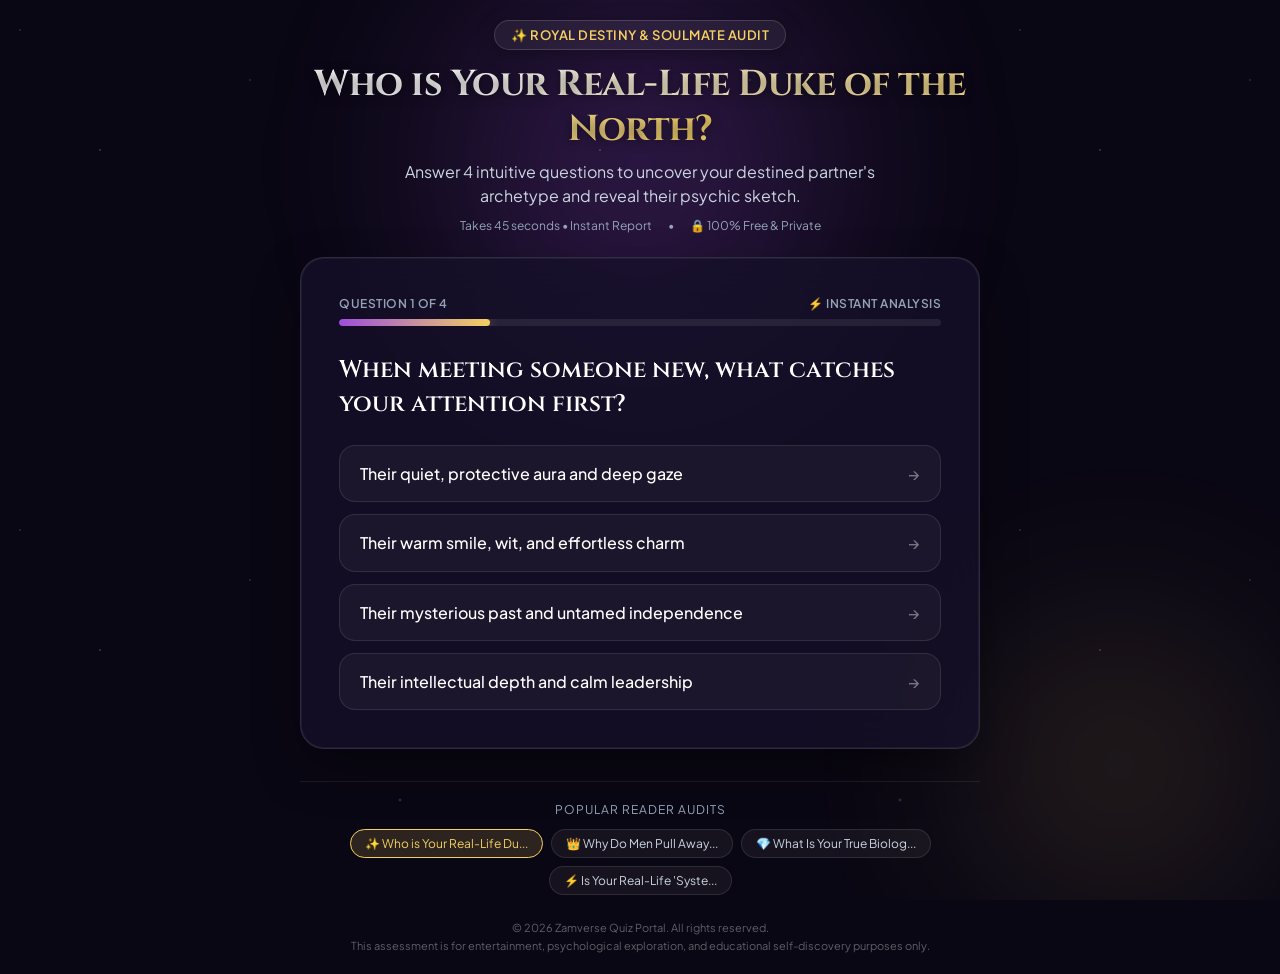
==== index.html @ dc8070de "feat: initial dynamic quiz portal with ClickBank gnite integration and Vercel routing" ====
<!DOCTYPE html>
<html lang="en">
<head>
  <meta charset="UTF-8">
  <meta name="viewport" content="width=device-width, initial-scale=1.0, maximum-scale=5.0">
  <title>Zamverse Quiz Portal | Exclusive Archetype & Destiny Assessments</title>
  
  <!-- SEO & Open Graph -->
  <meta name="description" content="Discover your destined soulmate archetype, male psychology triggers, and personalized wellness blueprints with quick, confidential assessments.">
  <meta property="og:title" content="Zamverse Quiz | Destiny, Psychology & Archetype Assessments">
  <meta property="og:description" content="Take this 45-second assessment to unlock your personalized archetype report.">
  <meta property="og:type" content="website">
  <meta name="theme-color" content="#0a0714">

  <!-- Google Fonts -->
  <link rel="preconnect" href="https://fonts.googleapis.com">
  <link rel="preconnect" href="https://fonts.gstatic.com" crossorigin>
  <link href="https://fonts.googleapis.com/css2?family=Cinzel:wght@600;700;800&family=Plus+Jakarta+Sans:wght@400;500;600;700&display=swap" rel="stylesheet">

  <!-- Stylesheet -->
  <link rel="stylesheet" href="/style.css">
  <link rel="icon" href="data:image/svg+xml,<svg xmlns='http://www.w3.org/2000/svg' viewBox='0 0 100 100'><text y='.9em' font-size='90'>✨</text></svg>">
</head>
<body>

  <!-- Ambient Light Effects -->
  <div class="bg-ambient">
    <div class="glow-orb-1"></div>
    <div class="glow-orb-2"></div>
    <div class="stars-overlay"></div>
  </div>

  <main class="quiz-container">

    <!-- Brand Header -->
    <header class="brand-header">
      <div class="brand-badge" id="brandBadge">✨ Destiny Assessment</div>
      <h1 class="brand-title" id="brandTitle">
        <span class="highlight">Who is Your Real-Life Duke of the North?</span>
      </h1>
      <p class="brand-subtitle" id="brandSubtitle">
        Answer 4 intuitive questions to uncover your destined partner's archetype and reveal their psychic sketch.
      </p>
      <div class="brand-meta">
        <span id="readingTime">⏱️ Takes 45 seconds</span>
        <span>•</span>
        <span>🔒 100% Free & Private</span>
      </div>
    </header>

    <!-- Quiz Shell Card -->
    <section class="quiz-card" aria-live="polite">

      <!-- Progress Section -->
      <div class="progress-section">
        <div class="progress-header">
          <span id="progressLabel">Question 1 of 4</span>
          <span>⚡ Instant Analysis</span>
        </div>
        <div class="progress-bar-bg">
          <div class="progress-bar-fill" id="progressFill"></div>
        </div>
      </div>

      <!-- Question & Result Dynamic Body -->
      <div id="quizCardBody">
        <!-- Rendered via app.js -->
      </div>

    </section>

    <!-- Navigation / Directory Switcher -->
    <footer class="quiz-directory-footer">
      <div class="directory-title">Popular Reader Audits</div>
      <div class="directory-chips" id="directoryChips">
        <!-- Rendered via app.js -->
      </div>

      <div class="legal-footer">
        <p>© 2026 Zamverse Quiz Portal. All rights reserved.</p>
        <p>This assessment is for entertainment, psychological exploration, and educational self-discovery purposes only.</p>
      </div>
    </footer>

  </main>

  <!-- Logic Script -->
  <script src="/app.js"></script>
</body>
</html>
---- style.css ----
/* ==========================================================================
   zam-affi-quiz: Premium Glassmorphism & Royal Manhwa Aesthetic Design System
   ========================================================================== */

:root {
  --bg-primary: #0a0714;
  --bg-secondary: #120d24;
  --card-bg: rgba(22, 16, 42, 0.75);
  --card-border: rgba(255, 255, 255, 0.12);
  --card-hover-border: rgba(212, 175, 55, 0.5);

  --accent-gold: #f5d061;
  --accent-gold-glow: rgba(245, 208, 97, 0.35);
  --accent-purple: #9d4edd;
  --accent-purple-glow: rgba(157, 78, 221, 0.4);
  --accent-rose: #ff758f;
  --accent-emerald: #10b981;

  --text-primary: #ffffff;
  --text-secondary: #cbd5e1;
  --text-muted: #94a3b8;

  --font-royal: 'Cinzel', serif;
  --font-body: 'Plus Jakarta Sans', -apple-system, BlinkMacSystemFont, sans-serif;
  --radius-lg: 24px;
  --radius-md: 16px;
  --radius-sm: 10px;

  --transition-smooth: all 0.35s cubic-bezier(0.16, 1, 0.3, 1);
}

/* Base Reset */
*, *::before, *::after {
  box-sizing: border-box;
  margin: 0;
  padding: 0;
}

body {
  font-family: var(--font-body);
  background-color: var(--bg-primary);
  color: var(--text-primary);
  min-height: 100vh;
  display: flex;
  flex-direction: column;
  align-items: center;
  justify-content: center;
  position: relative;
  overflow-x: hidden;
  padding: 20px 16px;
  -webkit-font-smoothing: antialiased;
}

/* Background Ambient Glows */
.bg-ambient {
  position: fixed;
  top: 0;
  left: 0;
  width: 100vw;
  height: 100vh;
  pointer-events: none;
  z-index: 0;
  overflow: hidden;
}

.glow-orb-1 {
  position: absolute;
  top: -15%;
  left: 50%;
  transform: translateX(-50%);
  width: 600px;
  height: 600px;
  background: radial-gradient(circle, var(--accent-purple-glow) 0%, rgba(10, 7, 20, 0) 70%);
  filter: blur(80px);
  opacity: 0.8;
  animation: pulse-slow 8s infinite alternate ease-in-out;
}

.glow-orb-2 {
  position: absolute;
  bottom: -10%;
  right: -5%;
  width: 450px;
  height: 450px;
  background: radial-gradient(circle, var(--accent-gold-glow) 0%, rgba(10, 7, 20, 0) 70%);
  filter: blur(90px);
  opacity: 0.45;
}

@keyframes pulse-slow {
  0% { transform: translateX(-50%) scale(1); opacity: 0.6; }
  100% { transform: translateX(-50%) scale(1.15); opacity: 0.9; }
}

/* Stars Background Particles */
.stars-overlay {
  position: fixed;
  top: 0;
  left: 0;
  width: 100%;
  height: 100%;
  background-image: radial-gradient(1px 1px at 20px 30px, #ffffff, rgba(0,0,0,0)),
                    radial-gradient(1.5px 1.5px at 100px 150px, #f5d061, rgba(0,0,0,0)),
                    radial-gradient(1px 1px at 250px 80px, #ffffff, rgba(0,0,0,0)),
                    radial-gradient(2px 2px at 400px 300px, #c084fc, rgba(0,0,0,0));
  background-repeat: repeat;
  background-size: 500px 500px;
  opacity: 0.35;
  pointer-events: none;
  z-index: 0;
}

/* Container */
.quiz-container {
  width: 100%;
  max-width: 680px;
  position: relative;
  z-index: 10;
  display: flex;
  flex-direction: column;
}

/* Header & Brand */
.brand-header {
  text-align: center;
  margin-bottom: 24px;
}

.brand-badge {
  display: inline-flex;
  align-items: center;
  gap: 8px;
  padding: 6px 16px;
  border-radius: 999px;
  background: rgba(255, 255, 255, 0.06);
  border: 1px solid rgba(255, 255, 255, 0.15);
  backdrop-filter: blur(12px);
  font-size: 13px;
  font-weight: 600;
  color: var(--accent-gold);
  letter-spacing: 0.5px;
  text-transform: uppercase;
  margin-bottom: 12px;
  box-shadow: 0 4px 20px rgba(0, 0, 0, 0.3);
}

.brand-title {
  font-family: var(--font-royal);
  font-size: clamp(24px, 5vw, 36px);
  font-weight: 700;
  line-height: 1.25;
  letter-spacing: -0.5px;
  color: #fff;
  margin-bottom: 8px;
  text-shadow: 0 2px 10px rgba(0, 0, 0, 0.5);
}

.brand-title span.highlight {
  background: linear-gradient(135deg, #fff 20%, var(--accent-gold) 100%);
  -webkit-background-clip: text;
  -webkit-text-fill-color: transparent;
}

.brand-subtitle {
  font-size: clamp(14px, 2.5vw, 16px);
  color: var(--text-secondary);
  line-height: 1.5;
  max-width: 540px;
  margin: 0 auto;
}

.brand-meta {
  display: flex;
  align-items: center;
  justify-content: center;
  gap: 16px;
  margin-top: 10px;
  font-size: 12px;
  color: var(--text-muted);
}

.brand-meta span {
  display: inline-flex;
  align-items: center;
  gap: 4px;
}

/* Card Shell */
.quiz-card {
  background: var(--card-bg);
  border: 1px solid var(--card-border);
  backdrop-filter: blur(24px);
  -webkit-backdrop-filter: blur(24px);
  border-radius: var(--radius-lg);
  padding: clamp(24px, 5vw, 38px);
  box-shadow: 0 20px 50px -10px rgba(0, 0, 0, 0.6),
              0 0 0 1px rgba(255, 255, 255, 0.05) inset;
  position: relative;
  overflow: hidden;
  transition: var(--transition-smooth);
}

/* Progress Bar */
.progress-section {
  margin-bottom: 28px;
}

.progress-header {
  display: flex;
  justify-content: space-between;
  align-items: center;
  font-size: 12px;
  font-weight: 600;
  color: var(--text-muted);
  text-transform: uppercase;
  letter-spacing: 0.5px;
  margin-bottom: 8px;
}

.progress-bar-bg {
  width: 100%;
  height: 7px;
  background: rgba(255, 255, 255, 0.08);
  border-radius: 999px;
  overflow: hidden;
  position: relative;
}

.progress-bar-fill {
  height: 100%;
  width: 25%;
  background: linear-gradient(90deg, var(--accent-purple), var(--accent-gold));
  border-radius: 999px;
  box-shadow: 0 0 12px var(--accent-gold-glow);
  transition: width 0.4s cubic-bezier(0.4, 0, 0.2, 1);
}

/* Question Area */
.question-container {
  animation: fadeIn 0.4s ease-out;
}

.question-text {
  font-family: var(--font-royal);
  font-size: clamp(19px, 3.5vw, 24px);
  font-weight: 600;
  line-height: 1.4;
  color: #ffffff;
  margin-bottom: 24px;
}

/* Option Buttons */
.options-grid {
  display: flex;
  flex-direction: column;
  gap: 12px;
}

.option-btn {
  background: rgba(255, 255, 255, 0.04);
  border: 1px solid rgba(255, 255, 255, 0.1);
  border-radius: var(--radius-md);
  padding: 16px 20px;
  display: flex;
  align-items: center;
  justify-content: space-between;
  color: #fff;
  font-family: var(--font-body);
  font-size: clamp(14px, 2.5vw, 16px);
  font-weight: 500;
  line-height: 1.45;
  cursor: pointer;
  outline: none;
  transition: var(--transition-smooth);
  text-align: left;
  position: relative;
  overflow: hidden;
}

.option-btn::before {
  content: '';
  position: absolute;
  top: 0;
  left: 0;
  width: 4px;
  height: 100%;
  background: transparent;
  transition: var(--transition-smooth);
}

.option-btn:hover {
  background: rgba(255, 255, 255, 0.08);
  border-color: var(--card-hover-border);
  transform: translateY(-2px);
  box-shadow: 0 8px 24px -4px rgba(0, 0, 0, 0.4);
}

.option-btn:hover::before {
  background: var(--accent-gold);
}

.option-btn:active {
  transform: scale(0.98);
}

.option-btn .arrow-icon {
  opacity: 0.4;
  transform: translateX(0);
  transition: var(--transition-smooth);
  flex-shrink: 0;
  margin-left: 12px;
}

.option-btn:hover .arrow-icon {
  opacity: 1;
  color: var(--accent-gold);
  transform: translateX(4px);
}

/* Loading State Screen */
.calculating-view {
  text-align: center;
  padding: 40px 10px;
  animation: fadeIn 0.4s ease-out;
}

.pulsing-orb {
  width: 90px;
  height: 90px;
  margin: 0 auto 28px;
  border-radius: 50%;
  background: radial-gradient(circle, var(--accent-gold) 0%, var(--accent-purple) 70%);
  display: flex;
  align-items: center;
  justify-content: center;
  position: relative;
  box-shadow: 0 0 35px var(--accent-purple-glow);
  animation: pulse-ring 2s infinite ease-in-out;
}

.pulsing-orb::after {
  content: '';
  position: absolute;
  width: 100%;
  height: 100%;
  border-radius: 50%;
  border: 2px solid var(--accent-gold);
  animation: expand-ring 2s infinite ease-out;
}

@keyframes pulse-ring {
  0%, 100% { transform: scale(1); }
  50% { transform: scale(1.08); }
}

@keyframes expand-ring {
  0% { transform: scale(1); opacity: 0.8; }
  100% { transform: scale(1.6); opacity: 0; }
}

.calculating-title {
  font-family: var(--font-royal);
  font-size: 22px;
  font-weight: 700;
  margin-bottom: 10px;
  color: #fff;
}

.calculating-status {
  font-size: 14px;
  color: var(--accent-gold);
  min-height: 24px;
  font-weight: 500;
  margin-bottom: 24px;
}

.calculating-percent {
  font-size: 32px;
  font-weight: 800;
  font-family: var(--font-royal);
  color: #fff;
  letter-spacing: 1px;
}

/* Result Card */
.result-view {
  animation: fadeIn 0.5s ease-out;
}

.result-badge-row {
  display: flex;
  align-items: center;
  justify-content: center;
  margin-bottom: 18px;
}

.match-chip {
  background: rgba(16, 185, 129, 0.15);
  border: 1px solid rgba(16, 185, 129, 0.4);
  color: #34d399;
  font-size: 13px;
  font-weight: 700;
  padding: 6px 16px;
  border-radius: 999px;
  display: inline-flex;
  align-items: center;
  gap: 6px;
  letter-spacing: 0.5px;
  text-transform: uppercase;
}

.result-title {
  font-family: var(--font-royal);
  font-size: clamp(22px, 4.5vw, 30px);
  font-weight: 700;
  line-height: 1.3;
  text-align: center;
  color: #ffffff;
  margin-bottom: 16px;
}

.result-desc-box {
  background: rgba(255, 255, 255, 0.04);
  border: 1px solid rgba(255, 255, 255, 0.1);
  border-radius: var(--radius-md);
  padding: 20px;
  margin-bottom: 28px;
  font-size: clamp(14px, 2.5vw, 15px);
  color: var(--text-secondary);
  line-height: 1.65;
  text-align: center;
}

/* Call to Action Button */
.cta-button-container {
  display: flex;
  flex-direction: column;
  align-items: center;
  gap: 12px;
}

.cta-button {
  width: 100%;
  padding: 18px 24px;
  border-radius: var(--radius-md);
  border: none;
  background: linear-gradient(135deg, #f5d061 0%, #e5b93b 50%, #d4981f 100%);
  color: #1a1200;
  font-family: var(--font-royal);
  font-size: clamp(16px, 3.2vw, 19px);
  font-weight: 700;
  letter-spacing: 0.5px;
  cursor: pointer;
  box-shadow: 0 10px 30px -5px rgba(245, 208, 97, 0.5),
              0 0 0 1px rgba(255, 255, 255, 0.4) inset;
  transition: var(--transition-smooth);
  display: flex;
  align-items: center;
  justify-content: center;
  gap: 10px;
  text-decoration: none;
  position: relative;
  overflow: hidden;
}

.cta-button::after {
  content: '';
  position: absolute;
  top: 0;
  left: -100%;
  width: 100%;
  height: 100%;
  background: linear-gradient(90deg, transparent, rgba(255,255,255,0.4), transparent);
  animation: shine 3s infinite;
}

@keyframes shine {
  0% { left: -100%; }
  20% { left: 100%; }
  100% { left: 100%; }
}

.cta-button:hover {
  transform: translateY(-3px) scale(1.02);
  box-shadow: 0 16px 40px -5px rgba(245, 208, 97, 0.7);
}

.cta-button:active {
  transform: translateY(0) scale(0.99);
}

.cta-subtext {
  font-size: 12px;
  color: var(--text-muted);
  text-align: center;
}

/* Quiz Switcher Footer */
.quiz-directory-footer {
  margin-top: 32px;
  text-align: center;
  border-top: 1px solid rgba(255, 255, 255, 0.08);
  padding-top: 20px;
}

.directory-title {
  font-size: 12px;
  color: var(--text-muted);
  text-transform: uppercase;
  letter-spacing: 1px;
  margin-bottom: 12px;
}

.directory-chips {
  display: flex;
  flex-wrap: wrap;
  justify-content: center;
  gap: 8px;
}

.dir-chip {
  padding: 6px 14px;
  border-radius: 999px;
  background: rgba(255, 255, 255, 0.05);
  border: 1px solid rgba(255, 255, 255, 0.1);
  color: var(--text-secondary);
  font-size: 12px;
  text-decoration: none;
  transition: var(--transition-smooth);
}

.dir-chip:hover, .dir-chip.active {
  background: rgba(245, 208, 97, 0.15);
  border-color: var(--accent-gold);
  color: var(--accent-gold);
}

/* Footer disclaimer */
.legal-footer {
  margin-top: 24px;
  font-size: 11px;
  color: rgba(255, 255, 255, 0.35);
  text-align: center;
  line-height: 1.6;
}

/* Keyframes */
@keyframes fadeIn {
  from { opacity: 0; transform: translateY(10px); }
  to { opacity: 1; transform: translateY(0); }
}

/* Responsive adjust */
@media (max-width: 480px) {
  body { padding: 12px 10px; }
  .quiz-card { padding: 22px 18px; }
  .option-btn { padding: 14px 16px; }
  .brand-header { margin-bottom: 18px; }
}
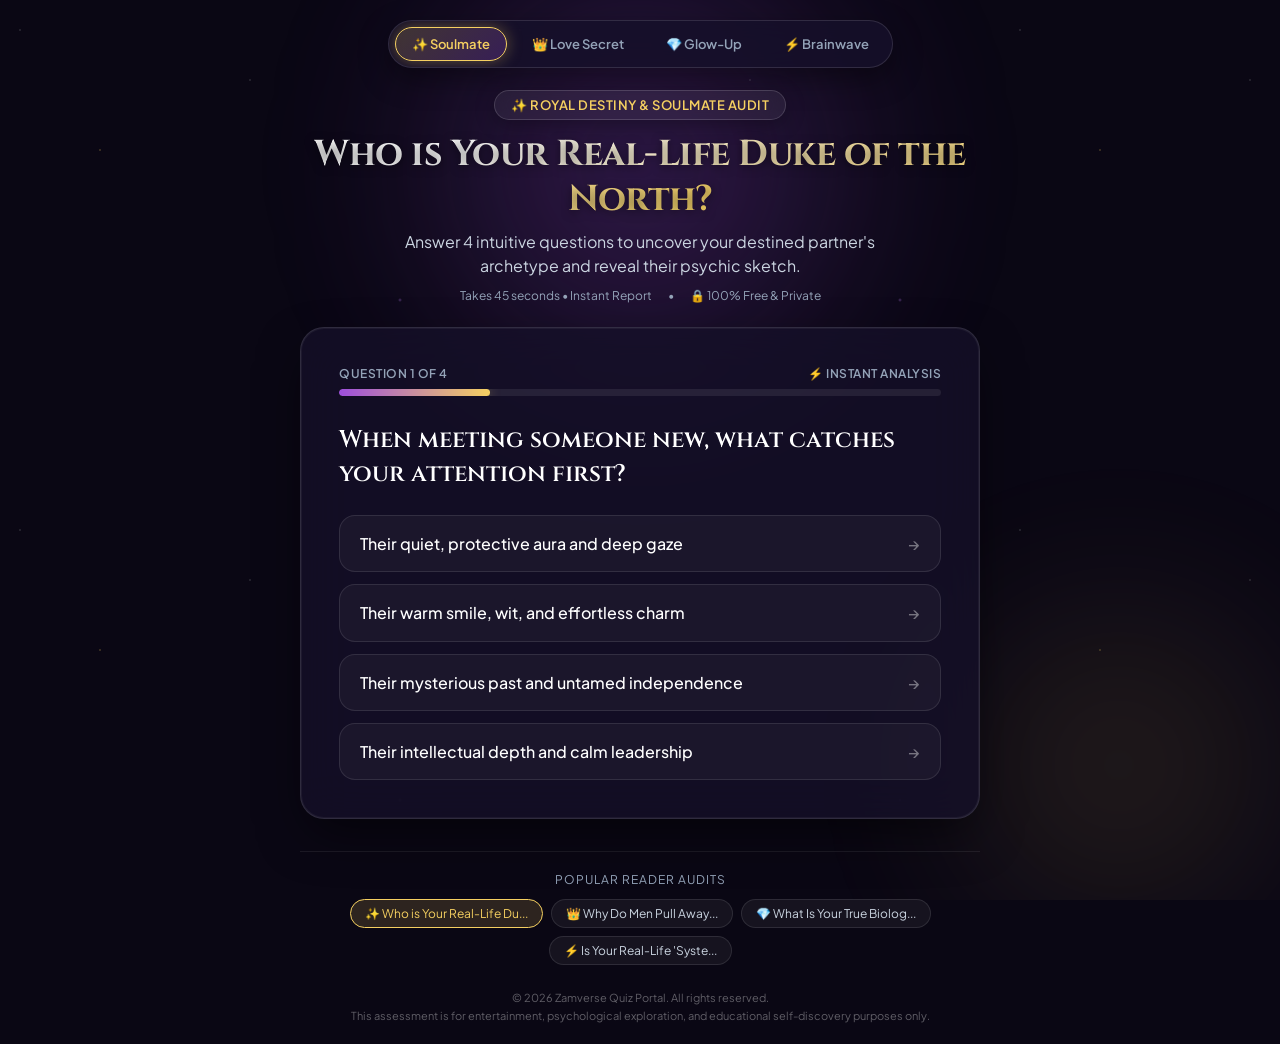
==== commit cf1ef7ef: "feat: add top quiz navigation tabs and instant dynamic quiz switching" ====
--- a/index.html
+++ b/index.html
@@ -31,6 +31,13 @@
   </div>
 
   <main class="quiz-container">
+
+    <!-- Top Navigation Bar to Switch Quizzes -->
+    <nav class="quiz-nav-bar" aria-label="Select Assessment" id="topQuizNav">
+      <div class="nav-scroll-track" id="navTabs">
+        <!-- Rendered dynamically via app.js -->
+      </div>
+    </nav>
 
     <!-- Brand Header -->
     <header class="brand-header">
--- a/style.css
+++ b/style.css
@@ -120,6 +120,65 @@
   flex-direction: column;
 }
 
+/* Top Quiz Navigation Bar */
+.quiz-nav-bar {
+  width: 100%;
+  margin-bottom: 22px;
+  display: flex;
+  justify-content: center;
+}
+
+.nav-scroll-track {
+  display: flex;
+  align-items: center;
+  gap: 8px;
+  background: rgba(22, 16, 42, 0.85);
+  border: 1px solid rgba(255, 255, 255, 0.12);
+  backdrop-filter: blur(20px);
+  -webkit-backdrop-filter: blur(20px);
+  padding: 6px;
+  border-radius: 999px;
+  box-shadow: 0 10px 30px rgba(0, 0, 0, 0.4);
+  max-width: 100%;
+  overflow-x: auto;
+  scrollbar-width: none;
+  -ms-overflow-style: none;
+}
+
+.nav-scroll-track::-webkit-scrollbar {
+  display: none;
+}
+
+.nav-tab-btn {
+  display: inline-flex;
+  align-items: center;
+  gap: 6px;
+  padding: 8px 16px;
+  border-radius: 999px;
+  border: 1px solid transparent;
+  background: transparent;
+  color: var(--text-muted);
+  font-family: var(--font-body);
+  font-size: 13px;
+  font-weight: 600;
+  white-space: nowrap;
+  cursor: pointer;
+  transition: var(--transition-smooth);
+  text-decoration: none;
+}
+
+.nav-tab-btn:hover {
+  color: #fff;
+  background: rgba(255, 255, 255, 0.06);
+}
+
+.nav-tab-btn.active {
+  background: linear-gradient(135deg, rgba(245, 208, 97, 0.2), rgba(157, 78, 221, 0.25));
+  border-color: var(--accent-gold);
+  color: var(--accent-gold);
+  box-shadow: 0 0 16px var(--accent-gold-glow);
+}
+
 /* Header & Brand */
 .brand-header {
   text-align: center;
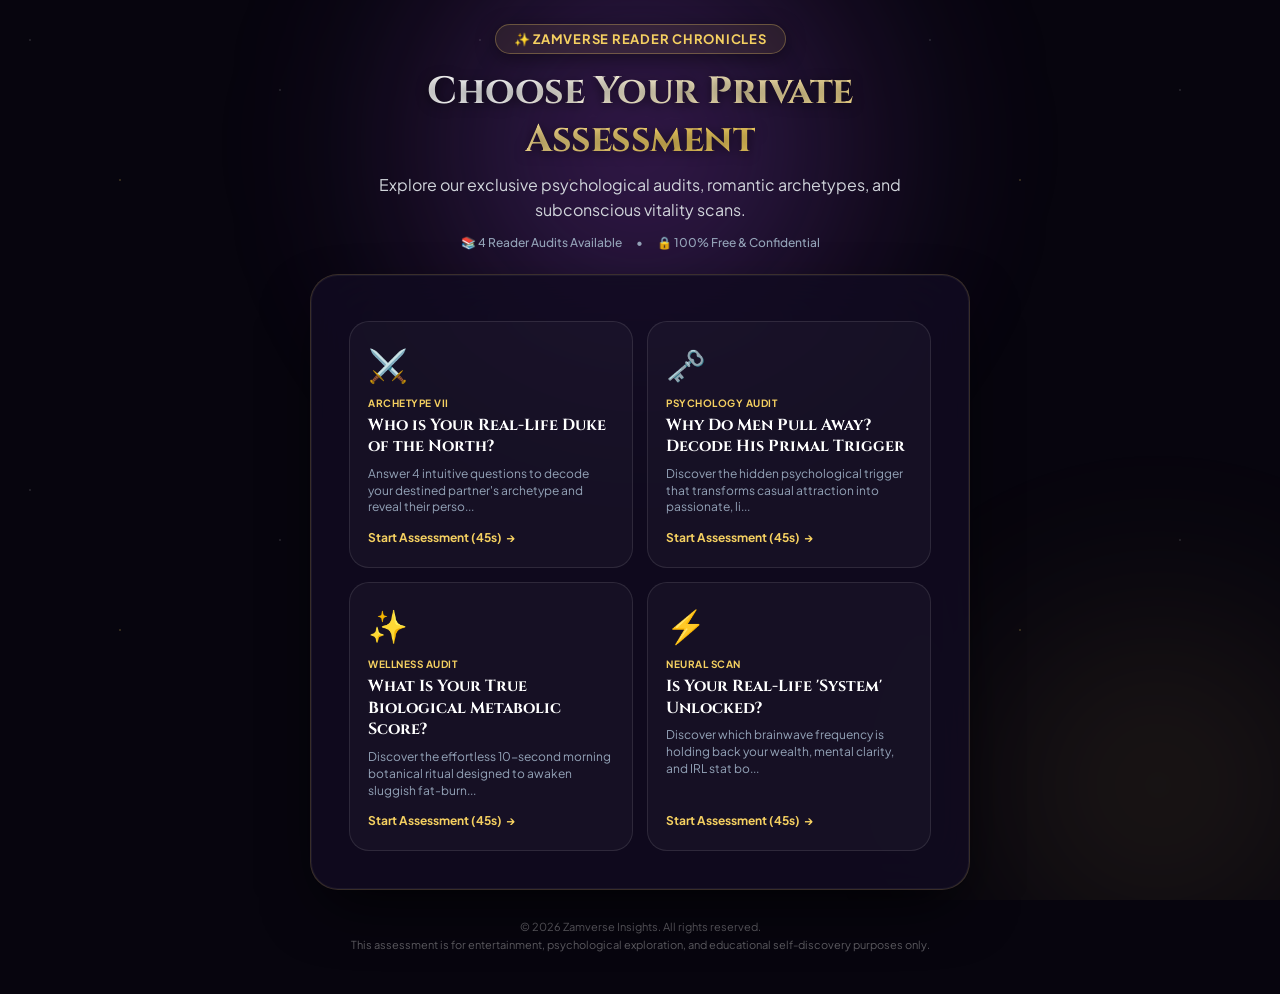
==== commit 2fec313a: "feat: redesign as high-converting focused funnels with cold reading and portal hub" ====
--- a/index.html
+++ b/index.html
@@ -3,19 +3,19 @@
 <head>
   <meta charset="UTF-8">
   <meta name="viewport" content="width=device-width, initial-scale=1.0, maximum-scale=5.0">
-  <title>Zamverse Quiz Portal | Exclusive Archetype & Destiny Assessments</title>
+  <title>Zamverse Portal | Private Archetype & Destiny Assessments</title>
   
   <!-- SEO & Open Graph -->
-  <meta name="description" content="Discover your destined soulmate archetype, male psychology triggers, and personalized wellness blueprints with quick, confidential assessments.">
-  <meta property="og:title" content="Zamverse Quiz | Destiny, Psychology & Archetype Assessments">
-  <meta property="og:description" content="Take this 45-second assessment to unlock your personalized archetype report.">
+  <meta name="description" content="Confidential reader assessments exploring romantic archetypes, male psychology, and vitality protocols.">
+  <meta property="og:title" content="Zamverse Assessments | Reader Insights & Reports">
+  <meta property="og:description" content="Discover your personalized archetype and confidential report in under 60 seconds.">
   <meta property="og:type" content="website">
-  <meta name="theme-color" content="#0a0714">
+  <meta name="theme-color" content="#07050e">
 
   <!-- Google Fonts -->
   <link rel="preconnect" href="https://fonts.googleapis.com">
   <link rel="preconnect" href="https://fonts.gstatic.com" crossorigin>
-  <link href="https://fonts.googleapis.com/css2?family=Cinzel:wght@600;700;800&family=Plus+Jakarta+Sans:wght@400;500;600;700&display=swap" rel="stylesheet">
+  <link href="https://fonts.googleapis.com/css2?family=Cinzel:wght@600;700;800&family=Plus+Jakarta+Sans:wght@400;500;600;700;800&display=swap" rel="stylesheet">
 
   <!-- Stylesheet -->
   <link rel="stylesheet" href="/style.css">
@@ -32,15 +32,8 @@
 
   <main class="quiz-container">
 
-    <!-- Top Navigation Bar to Switch Quizzes -->
-    <nav class="quiz-nav-bar" aria-label="Select Assessment" id="topQuizNav">
-      <div class="nav-scroll-track" id="navTabs">
-        <!-- Rendered dynamically via app.js -->
-      </div>
-    </nav>
-
     <!-- Brand Header -->
-    <header class="brand-header">
+    <header class="brand-header" id="brandHeader">
       <div class="brand-badge" id="brandBadge">✨ Destiny Assessment</div>
       <h1 class="brand-title" id="brandTitle">
         <span class="highlight">Who is Your Real-Life Duke of the North?</span>
@@ -48,7 +41,7 @@
       <p class="brand-subtitle" id="brandSubtitle">
         Answer 4 intuitive questions to uncover your destined partner's archetype and reveal their psychic sketch.
       </p>
-      <div class="brand-meta">
+      <div class="brand-meta" id="brandMeta">
         <span id="readingTime">⏱️ Takes 45 seconds</span>
         <span>•</span>
         <span>🔒 100% Free & Private</span>
@@ -56,12 +49,12 @@
     </header>
 
     <!-- Quiz Shell Card -->
-    <section class="quiz-card" aria-live="polite">
+    <section class="quiz-card" id="quizCard" aria-live="polite">
 
-      <!-- Progress Section -->
-      <div class="progress-section">
+      <!-- Progress Section (Hidden during calculation/result/portal) -->
+      <div class="progress-section" id="progressSection">
         <div class="progress-header">
-          <span id="progressLabel">Question 1 of 4</span>
+          <span id="progressLabel">Step 1 of 4</span>
           <span>⚡ Instant Analysis</span>
         </div>
         <div class="progress-bar-bg">
@@ -71,22 +64,15 @@
 
       <!-- Question & Result Dynamic Body -->
       <div id="quizCardBody">
-        <!-- Rendered via app.js -->
+        <!-- Rendered dynamically via app.js -->
       </div>
 
     </section>
 
-    <!-- Navigation / Directory Switcher -->
-    <footer class="quiz-directory-footer">
-      <div class="directory-title">Popular Reader Audits</div>
-      <div class="directory-chips" id="directoryChips">
-        <!-- Rendered via app.js -->
-      </div>
-
-      <div class="legal-footer">
-        <p>© 2026 Zamverse Quiz Portal. All rights reserved.</p>
-        <p>This assessment is for entertainment, psychological exploration, and educational self-discovery purposes only.</p>
-      </div>
+    <!-- Legal Footer -->
+    <footer class="legal-footer">
+      <p>© 2026 Zamverse Insights. All rights reserved.</p>
+      <p>This assessment is for entertainment, psychological exploration, and educational self-discovery purposes only.</p>
     </footer>
 
   </main>
--- a/style.css
+++ b/style.css
@@ -1,32 +1,34 @@
 /* ==========================================================================
-   zam-affi-quiz: Premium Glassmorphism & Royal Manhwa Aesthetic Design System
+   zam-affi-quiz: High-Converting Royal Manhwa Aesthetic & Funnel System
    ========================================================================== */
 
 :root {
-  --bg-primary: #0a0714;
-  --bg-secondary: #120d24;
-  --card-bg: rgba(22, 16, 42, 0.75);
-  --card-border: rgba(255, 255, 255, 0.12);
-  --card-hover-border: rgba(212, 175, 55, 0.5);
+  --bg-primary: #07050e;
+  --bg-secondary: #0f0a1c;
+  --card-bg: rgba(18, 12, 34, 0.82);
+  --card-border: rgba(245, 208, 97, 0.18);
+  --card-hover-border: rgba(245, 208, 97, 0.6);
 
   --accent-gold: #f5d061;
+  --accent-gold-light: #fff0a6;
   --accent-gold-glow: rgba(245, 208, 97, 0.35);
   --accent-purple: #9d4edd;
-  --accent-purple-glow: rgba(157, 78, 221, 0.4);
+  --accent-purple-glow: rgba(157, 78, 221, 0.45);
   --accent-rose: #ff758f;
   --accent-emerald: #10b981;
 
   --text-primary: #ffffff;
-  --text-secondary: #cbd5e1;
+  --text-secondary: #d1d5db;
   --text-muted: #94a3b8;
 
   --font-royal: 'Cinzel', serif;
   --font-body: 'Plus Jakarta Sans', -apple-system, BlinkMacSystemFont, sans-serif;
-  --radius-lg: 24px;
-  --radius-md: 16px;
-  --radius-sm: 10px;
-
-  --transition-smooth: all 0.35s cubic-bezier(0.16, 1, 0.3, 1);
+  --radius-xl: 28px;
+  --radius-lg: 20px;
+  --radius-md: 14px;
+  --radius-sm: 8px;
+
+  --transition-smooth: all 0.3s cubic-bezier(0.16, 1, 0.3, 1);
 }
 
 /* Base Reset */
@@ -44,10 +46,10 @@
   display: flex;
   flex-direction: column;
   align-items: center;
-  justify-content: center;
+  justify-content: flex-start;
   position: relative;
   overflow-x: hidden;
-  padding: 20px 16px;
+  padding: 24px 16px 40px;
   -webkit-font-smoothing: antialiased;
 }
 
@@ -65,46 +67,39 @@
 
 .glow-orb-1 {
   position: absolute;
-  top: -15%;
+  top: -20%;
   left: 50%;
   transform: translateX(-50%);
-  width: 600px;
-  height: 600px;
-  background: radial-gradient(circle, var(--accent-purple-glow) 0%, rgba(10, 7, 20, 0) 70%);
-  filter: blur(80px);
-  opacity: 0.8;
-  animation: pulse-slow 8s infinite alternate ease-in-out;
+  width: 650px;
+  height: 650px;
+  background: radial-gradient(circle, var(--accent-purple-glow) 0%, rgba(7, 5, 14, 0) 70%);
+  filter: blur(90px);
+  opacity: 0.85;
 }
 
 .glow-orb-2 {
   position: absolute;
-  bottom: -10%;
-  right: -5%;
-  width: 450px;
-  height: 450px;
-  background: radial-gradient(circle, var(--accent-gold-glow) 0%, rgba(10, 7, 20, 0) 70%);
-  filter: blur(90px);
-  opacity: 0.45;
-}
-
-@keyframes pulse-slow {
-  0% { transform: translateX(-50%) scale(1); opacity: 0.6; }
-  100% { transform: translateX(-50%) scale(1.15); opacity: 0.9; }
-}
-
-/* Stars Background Particles */
+  bottom: -15%;
+  right: -10%;
+  width: 500px;
+  height: 500px;
+  background: radial-gradient(circle, var(--accent-gold-glow) 0%, rgba(7, 5, 14, 0) 70%);
+  filter: blur(100px);
+  opacity: 0.4;
+}
+
 .stars-overlay {
   position: fixed;
   top: 0;
   left: 0;
   width: 100%;
   height: 100%;
-  background-image: radial-gradient(1px 1px at 20px 30px, #ffffff, rgba(0,0,0,0)),
-                    radial-gradient(1.5px 1.5px at 100px 150px, #f5d061, rgba(0,0,0,0)),
-                    radial-gradient(1px 1px at 250px 80px, #ffffff, rgba(0,0,0,0)),
-                    radial-gradient(2px 2px at 400px 300px, #c084fc, rgba(0,0,0,0));
+  background-image: radial-gradient(1px 1px at 30px 40px, #ffffff, rgba(0,0,0,0)),
+                    radial-gradient(1.5px 1.5px at 120px 180px, #f5d061, rgba(0,0,0,0)),
+                    radial-gradient(1px 1px at 280px 90px, #ffffff, rgba(0,0,0,0)),
+                    radial-gradient(2px 2px at 420px 320px, #c084fc, rgba(0,0,0,0));
   background-repeat: repeat;
-  background-size: 500px 500px;
+  background-size: 450px 450px;
   opacity: 0.35;
   pointer-events: none;
   z-index: 0;
@@ -113,73 +108,14 @@
 /* Container */
 .quiz-container {
   width: 100%;
-  max-width: 680px;
+  max-width: 660px;
   position: relative;
   z-index: 10;
   display: flex;
   flex-direction: column;
 }
 
-/* Top Quiz Navigation Bar */
-.quiz-nav-bar {
-  width: 100%;
-  margin-bottom: 22px;
-  display: flex;
-  justify-content: center;
-}
-
-.nav-scroll-track {
-  display: flex;
-  align-items: center;
-  gap: 8px;
-  background: rgba(22, 16, 42, 0.85);
-  border: 1px solid rgba(255, 255, 255, 0.12);
-  backdrop-filter: blur(20px);
-  -webkit-backdrop-filter: blur(20px);
-  padding: 6px;
-  border-radius: 999px;
-  box-shadow: 0 10px 30px rgba(0, 0, 0, 0.4);
-  max-width: 100%;
-  overflow-x: auto;
-  scrollbar-width: none;
-  -ms-overflow-style: none;
-}
-
-.nav-scroll-track::-webkit-scrollbar {
-  display: none;
-}
-
-.nav-tab-btn {
-  display: inline-flex;
-  align-items: center;
-  gap: 6px;
-  padding: 8px 16px;
-  border-radius: 999px;
-  border: 1px solid transparent;
-  background: transparent;
-  color: var(--text-muted);
-  font-family: var(--font-body);
-  font-size: 13px;
-  font-weight: 600;
-  white-space: nowrap;
-  cursor: pointer;
-  transition: var(--transition-smooth);
-  text-decoration: none;
-}
-
-.nav-tab-btn:hover {
-  color: #fff;
-  background: rgba(255, 255, 255, 0.06);
-}
-
-.nav-tab-btn.active {
-  background: linear-gradient(135deg, rgba(245, 208, 97, 0.2), rgba(157, 78, 221, 0.25));
-  border-color: var(--accent-gold);
-  color: var(--accent-gold);
-  box-shadow: 0 0 16px var(--accent-gold-glow);
-}
-
-/* Header & Brand */
+/* Brand Header */
 .brand-header {
   text-align: center;
   margin-bottom: 24px;
@@ -189,33 +125,32 @@
   display: inline-flex;
   align-items: center;
   gap: 8px;
-  padding: 6px 16px;
+  padding: 6px 18px;
   border-radius: 999px;
-  background: rgba(255, 255, 255, 0.06);
-  border: 1px solid rgba(255, 255, 255, 0.15);
-  backdrop-filter: blur(12px);
+  background: rgba(245, 208, 97, 0.08);
+  border: 1px solid rgba(245, 208, 97, 0.3);
   font-size: 13px;
-  font-weight: 600;
-  color: var(--accent-gold);
-  letter-spacing: 0.5px;
+  font-weight: 700;
+  color: var(--accent-gold);
+  letter-spacing: 0.75px;
   text-transform: uppercase;
-  margin-bottom: 12px;
-  box-shadow: 0 4px 20px rgba(0, 0, 0, 0.3);
+  margin-bottom: 14px;
+  box-shadow: 0 4px 20px rgba(0, 0, 0, 0.4);
 }
 
 .brand-title {
   font-family: var(--font-royal);
-  font-size: clamp(24px, 5vw, 36px);
+  font-size: clamp(26px, 5.5vw, 38px);
   font-weight: 700;
   line-height: 1.25;
   letter-spacing: -0.5px;
   color: #fff;
-  margin-bottom: 8px;
-  text-shadow: 0 2px 10px rgba(0, 0, 0, 0.5);
+  margin-bottom: 10px;
+  text-shadow: 0 2px 12px rgba(0, 0, 0, 0.6);
 }
 
 .brand-title span.highlight {
-  background: linear-gradient(135deg, #fff 20%, var(--accent-gold) 100%);
+  background: linear-gradient(135deg, #ffffff 15%, var(--accent-gold) 85%);
   -webkit-background-clip: text;
   -webkit-text-fill-color: transparent;
 }
@@ -223,7 +158,7 @@
 .brand-subtitle {
   font-size: clamp(14px, 2.5vw, 16px);
   color: var(--text-secondary);
-  line-height: 1.5;
+  line-height: 1.55;
   max-width: 540px;
   margin: 0 auto;
 }
@@ -232,27 +167,22 @@
   display: flex;
   align-items: center;
   justify-content: center;
-  gap: 16px;
-  margin-top: 10px;
-  font-size: 12px;
+  gap: 14px;
+  margin-top: 12px;
+  font-size: 12px;
+  font-weight: 500;
   color: var(--text-muted);
 }
 
-.brand-meta span {
-  display: inline-flex;
-  align-items: center;
-  gap: 4px;
-}
-
-/* Card Shell */
+/* Quiz Card Shell */
 .quiz-card {
   background: var(--card-bg);
   border: 1px solid var(--card-border);
-  backdrop-filter: blur(24px);
-  -webkit-backdrop-filter: blur(24px);
-  border-radius: var(--radius-lg);
+  backdrop-filter: blur(28px);
+  -webkit-backdrop-filter: blur(28px);
+  border-radius: var(--radius-xl);
   padding: clamp(24px, 5vw, 38px);
-  box-shadow: 0 20px 50px -10px rgba(0, 0, 0, 0.6),
+  box-shadow: 0 25px 60px -15px rgba(0, 0, 0, 0.75),
               0 0 0 1px rgba(255, 255, 255, 0.05) inset;
   position: relative;
   overflow: hidden;
@@ -261,7 +191,7 @@
 
 /* Progress Bar */
 .progress-section {
-  margin-bottom: 28px;
+  margin-bottom: 26px;
 }
 
 .progress-header {
@@ -269,8 +199,8 @@
   justify-content: space-between;
   align-items: center;
   font-size: 12px;
-  font-weight: 600;
-  color: var(--text-muted);
+  font-weight: 700;
+  color: var(--accent-gold);
   text-transform: uppercase;
   letter-spacing: 0.5px;
   margin-bottom: 8px;
@@ -278,11 +208,10 @@
 
 .progress-bar-bg {
   width: 100%;
-  height: 7px;
+  height: 8px;
   background: rgba(255, 255, 255, 0.08);
   border-radius: 999px;
   overflow: hidden;
-  position: relative;
 }
 
 .progress-bar-fill {
@@ -290,25 +219,25 @@
   width: 25%;
   background: linear-gradient(90deg, var(--accent-purple), var(--accent-gold));
   border-radius: 999px;
-  box-shadow: 0 0 12px var(--accent-gold-glow);
+  box-shadow: 0 0 14px var(--accent-gold-glow);
   transition: width 0.4s cubic-bezier(0.4, 0, 0.2, 1);
 }
 
 /* Question Area */
 .question-container {
-  animation: fadeIn 0.4s ease-out;
+  animation: fadeIn 0.35s ease-out;
 }
 
 .question-text {
   font-family: var(--font-royal);
-  font-size: clamp(19px, 3.5vw, 24px);
-  font-weight: 600;
-  line-height: 1.4;
+  font-size: clamp(20px, 4vw, 25px);
+  font-weight: 700;
+  line-height: 1.35;
   color: #ffffff;
-  margin-bottom: 24px;
-}
-
-/* Option Buttons */
+  margin-bottom: 22px;
+}
+
+/* Options */
 .options-grid {
   display: flex;
   flex-direction: column;
@@ -316,18 +245,15 @@
 }
 
 .option-btn {
-  background: rgba(255, 255, 255, 0.04);
+  background: rgba(255, 255, 255, 0.03);
   border: 1px solid rgba(255, 255, 255, 0.1);
   border-radius: var(--radius-md);
-  padding: 16px 20px;
-  display: flex;
-  align-items: center;
-  justify-content: space-between;
+  padding: 16px 18px;
+  display: flex;
+  align-items: center;
+  gap: 14px;
   color: #fff;
   font-family: var(--font-body);
-  font-size: clamp(14px, 2.5vw, 16px);
-  font-weight: 500;
-  line-height: 1.45;
   cursor: pointer;
   outline: none;
   transition: var(--transition-smooth);
@@ -336,75 +262,103 @@
   overflow: hidden;
 }
 
-.option-btn::before {
-  content: '';
-  position: absolute;
-  top: 0;
-  left: 0;
-  width: 4px;
-  height: 100%;
-  background: transparent;
+.option-badge {
+  width: 32px;
+  height: 32px;
+  border-radius: 50%;
+  background: rgba(255, 255, 255, 0.06);
+  border: 1px solid rgba(255, 255, 255, 0.15);
+  display: flex;
+  align-items: center;
+  justify-content: center;
+  font-family: var(--font-royal);
+  font-weight: 700;
+  font-size: 13px;
+  color: var(--accent-gold);
+  flex-shrink: 0;
   transition: var(--transition-smooth);
 }
 
+.option-content {
+  flex: 1;
+}
+
+.option-title {
+  font-size: clamp(14px, 2.5vw, 15px);
+  font-weight: 600;
+  line-height: 1.4;
+  color: #ffffff;
+  margin-bottom: 3px;
+}
+
+.option-sub {
+  font-size: 12px;
+  color: var(--text-muted);
+  line-height: 1.35;
+}
+
 .option-btn:hover {
-  background: rgba(255, 255, 255, 0.08);
+  background: rgba(245, 208, 97, 0.06);
   border-color: var(--card-hover-border);
   transform: translateY(-2px);
   box-shadow: 0 8px 24px -4px rgba(0, 0, 0, 0.4);
 }
 
-.option-btn:hover::before {
+.option-btn:hover .option-badge {
   background: var(--accent-gold);
+  color: #1a1200;
+  box-shadow: 0 0 12px var(--accent-gold-glow);
 }
 
 .option-btn:active {
   transform: scale(0.98);
 }
 
-.option-btn .arrow-icon {
-  opacity: 0.4;
-  transform: translateX(0);
-  transition: var(--transition-smooth);
-  flex-shrink: 0;
-  margin-left: 12px;
-}
-
-.option-btn:hover .arrow-icon {
-  opacity: 1;
-  color: var(--accent-gold);
-  transform: translateX(4px);
-}
-
-/* Loading State Screen */
+/* ==========================================================================
+   SCANNING / CALIBRATING STATE (ASTROLOGICAL SCANNER)
+   ========================================================================== */
+
 .calculating-view {
   text-align: center;
-  padding: 40px 10px;
+  padding: 36px 12px;
   animation: fadeIn 0.4s ease-out;
 }
 
-.pulsing-orb {
-  width: 90px;
-  height: 90px;
+.scanner-ring-container {
+  width: 110px;
+  height: 110px;
   margin: 0 auto 28px;
-  border-radius: 50%;
-  background: radial-gradient(circle, var(--accent-gold) 0%, var(--accent-purple) 70%);
+  position: relative;
   display: flex;
   align-items: center;
   justify-content: center;
-  position: relative;
-  box-shadow: 0 0 35px var(--accent-purple-glow);
-  animation: pulse-ring 2s infinite ease-in-out;
-}
-
-.pulsing-orb::after {
-  content: '';
+}
+
+.scanner-ring {
   position: absolute;
   width: 100%;
   height: 100%;
   border-radius: 50%;
-  border: 2px solid var(--accent-gold);
-  animation: expand-ring 2s infinite ease-out;
+  border: 2px dashed var(--accent-gold);
+  animation: rotate-slow 12s infinite linear;
+}
+
+.scanner-core {
+  width: 76px;
+  height: 76px;
+  border-radius: 50%;
+  background: radial-gradient(circle, var(--accent-gold) 0%, var(--accent-purple) 70%);
+  display: flex;
+  align-items: center;
+  justify-content: center;
+  box-shadow: 0 0 35px var(--accent-purple-glow);
+  font-size: 32px;
+  animation: pulse-ring 2s infinite ease-in-out;
+}
+
+@keyframes rotate-slow {
+  from { transform: rotate(0deg); }
+  to { transform: rotate(360deg); }
 }
 
 @keyframes pulse-ring {
@@ -412,16 +366,11 @@
   50% { transform: scale(1.08); }
 }
 
-@keyframes expand-ring {
-  0% { transform: scale(1); opacity: 0.8; }
-  100% { transform: scale(1.6); opacity: 0; }
-}
-
 .calculating-title {
   font-family: var(--font-royal);
   font-size: 22px;
   font-weight: 700;
-  margin-bottom: 10px;
+  margin-bottom: 8px;
   color: #fff;
 }
 
@@ -429,88 +378,166 @@
   font-size: 14px;
   color: var(--accent-gold);
   min-height: 24px;
-  font-weight: 500;
-  margin-bottom: 24px;
+  font-weight: 600;
+  margin-bottom: 20px;
 }
 
 .calculating-percent {
-  font-size: 32px;
+  font-size: 34px;
   font-weight: 800;
   font-family: var(--font-royal);
-  color: #fff;
-  letter-spacing: 1px;
-}
-
-/* Result Card */
+  color: #ffffff;
+}
+
+/* ==========================================================================
+   RESULT SCREEN — ROYAL ARCHETYPE TAROT & CONVERSION CARD
+   ========================================================================== */
+
 .result-view {
   animation: fadeIn 0.5s ease-out;
 }
 
-.result-badge-row {
-  display: flex;
-  align-items: center;
-  justify-content: center;
-  margin-bottom: 18px;
-}
-
-.match-chip {
+/* Tarot Header Badge */
+.tarot-badge-row {
+  display: flex;
+  justify-content: space-between;
+  align-items: center;
+  padding-bottom: 14px;
+  margin-bottom: 20px;
+  border-bottom: 1px solid rgba(255, 255, 255, 0.1);
+}
+
+.tarot-number {
+  font-family: var(--font-royal);
+  font-size: 12px;
+  font-weight: 700;
+  letter-spacing: 1px;
+  color: var(--accent-gold);
+}
+
+.tarot-match {
   background: rgba(16, 185, 129, 0.15);
   border: 1px solid rgba(16, 185, 129, 0.4);
   color: #34d399;
-  font-size: 13px;
-  font-weight: 700;
-  padding: 6px 16px;
+  font-size: 11px;
+  font-weight: 700;
+  padding: 4px 12px;
   border-radius: 999px;
-  display: inline-flex;
-  align-items: center;
-  gap: 6px;
   letter-spacing: 0.5px;
   text-transform: uppercase;
 }
 
-.result-title {
-  font-family: var(--font-royal);
-  font-size: clamp(22px, 4.5vw, 30px);
-  font-weight: 700;
-  line-height: 1.3;
-  text-align: center;
+.tarot-card-title {
+  font-family: var(--font-royal);
+  font-size: clamp(24px, 5vw, 32px);
+  font-weight: 700;
+  line-height: 1.25;
   color: #ffffff;
-  margin-bottom: 16px;
-}
-
-.result-desc-box {
+  text-align: center;
+  margin-bottom: 6px;
+}
+
+.tarot-card-subtitle {
+  text-align: center;
+  font-size: 14px;
+  color: var(--accent-gold);
+  font-style: italic;
+  margin-bottom: 22px;
+}
+
+/* Cold Reading Box (Đoán trúng tim đen) */
+.cold-reading-box {
   background: rgba(255, 255, 255, 0.04);
-  border: 1px solid rgba(255, 255, 255, 0.1);
+  border: 1px solid rgba(245, 208, 97, 0.25);
+  border-left: 4px solid var(--accent-gold);
   border-radius: var(--radius-md);
-  padding: 20px;
+  padding: 18px 20px;
+  margin-bottom: 22px;
+  position: relative;
+}
+
+.cold-reading-label {
+  font-family: var(--font-royal);
+  font-size: 11px;
+  font-weight: 700;
+  color: var(--accent-gold);
+  text-transform: uppercase;
+  letter-spacing: 1px;
+  margin-bottom: 8px;
+}
+
+.cold-reading-text {
+  font-size: clamp(14px, 2.5vw, 15px);
+  color: #e2e8f0;
+  line-height: 1.7;
+}
+
+/* Trait Matrix */
+.trait-grid {
+  display: grid;
+  grid-template-columns: repeat(3, 1fr);
+  gap: 10px;
+  margin-bottom: 22px;
+}
+
+.trait-item {
+  background: rgba(0, 0, 0, 0.35);
+  border: 1px solid rgba(255, 255, 255, 0.08);
+  border-radius: var(--radius-sm);
+  padding: 12px 10px;
+  text-align: center;
+}
+
+.trait-label {
+  font-size: 11px;
+  color: var(--text-muted);
+  text-transform: uppercase;
+  margin-bottom: 4px;
+}
+
+.trait-value {
+  font-size: 13px;
+  font-weight: 700;
+  color: #fff;
+}
+
+/* Urgency Banner */
+.urgency-banner {
+  background: rgba(157, 78, 221, 0.15);
+  border: 1px dashed rgba(157, 78, 221, 0.5);
+  border-radius: var(--radius-md);
+  padding: 12px 16px;
+  font-size: 12px;
+  color: #e9d5ff;
+  line-height: 1.5;
+  margin-bottom: 24px;
+  display: flex;
+  align-items: center;
+  gap: 10px;
+}
+
+/* Big Gold CTA Button */
+.cta-button-container {
+  display: flex;
+  flex-direction: column;
+  align-items: center;
+  gap: 10px;
   margin-bottom: 28px;
-  font-size: clamp(14px, 2.5vw, 15px);
-  color: var(--text-secondary);
-  line-height: 1.65;
-  text-align: center;
-}
-
-/* Call to Action Button */
-.cta-button-container {
-  display: flex;
-  flex-direction: column;
-  align-items: center;
-  gap: 12px;
 }
 
 .cta-button {
   width: 100%;
-  padding: 18px 24px;
+  padding: 18px 22px;
   border-radius: var(--radius-md);
   border: none;
   background: linear-gradient(135deg, #f5d061 0%, #e5b93b 50%, #d4981f 100%);
   color: #1a1200;
   font-family: var(--font-royal);
-  font-size: clamp(16px, 3.2vw, 19px);
-  font-weight: 700;
+  font-size: clamp(16px, 3.2vw, 18px);
+  font-weight: 800;
   letter-spacing: 0.5px;
   cursor: pointer;
-  box-shadow: 0 10px 30px -5px rgba(245, 208, 97, 0.5),
+  box-shadow: 0 12px 35px -5px rgba(245, 208, 97, 0.55),
               0 0 0 1px rgba(255, 255, 255, 0.4) inset;
   transition: var(--transition-smooth);
   display: flex;
@@ -518,6 +545,7 @@
   justify-content: center;
   gap: 10px;
   text-decoration: none;
+  text-align: center;
   position: relative;
   overflow: hidden;
 }
@@ -529,19 +557,19 @@
   left: -100%;
   width: 100%;
   height: 100%;
-  background: linear-gradient(90deg, transparent, rgba(255,255,255,0.4), transparent);
+  background: linear-gradient(90deg, transparent, rgba(255,255,255,0.45), transparent);
   animation: shine 3s infinite;
 }
 
 @keyframes shine {
   0% { left: -100%; }
-  20% { left: 100%; }
+  25% { left: 100%; }
   100% { left: 100%; }
 }
 
 .cta-button:hover {
   transform: translateY(-3px) scale(1.02);
-  box-shadow: 0 16px 40px -5px rgba(245, 208, 97, 0.7);
+  box-shadow: 0 18px 45px -5px rgba(245, 208, 97, 0.75);
 }
 
 .cta-button:active {
@@ -554,65 +582,142 @@
   text-align: center;
 }
 
-/* Quiz Switcher Footer */
-.quiz-directory-footer {
-  margin-top: 32px;
-  text-align: center;
+/* Testimonials / Social Proof */
+.testimonials-section {
   border-top: 1px solid rgba(255, 255, 255, 0.08);
   padding-top: 20px;
 }
 
-.directory-title {
-  font-size: 12px;
+.testimonials-title {
+  font-size: 11px;
   color: var(--text-muted);
   text-transform: uppercase;
   letter-spacing: 1px;
+  text-align: center;
+  margin-bottom: 14px;
+}
+
+.testimonial-cards {
+  display: flex;
+  flex-direction: column;
+  gap: 10px;
+}
+
+.testimonial-card {
+  background: rgba(255, 255, 255, 0.02);
+  border: 1px solid rgba(255, 255, 255, 0.06);
+  border-radius: var(--radius-sm);
+  padding: 12px 14px;
+}
+
+.testimonial-quote {
+  font-size: 12px;
+  color: var(--text-secondary);
+  line-height: 1.5;
+  font-style: italic;
+  margin-bottom: 6px;
+}
+
+.testimonial-author {
+  font-size: 11px;
+  font-weight: 700;
+  color: var(--accent-gold);
+}
+
+/* ==========================================================================
+   PORTAL / DIRECTORY VIEW (FOR ROOT HOMEPAGE VISITORS)
+   ========================================================================== */
+
+.portal-view {
+  animation: fadeIn 0.4s ease-out;
+}
+
+.portal-grid {
+  display: grid;
+  grid-template-columns: repeat(2, 1fr);
+  gap: 14px;
+  margin-top: 8px;
+}
+
+.portal-card {
+  background: rgba(255, 255, 255, 0.03);
+  border: 1px solid rgba(255, 255, 255, 0.1);
+  border-radius: var(--radius-lg);
+  padding: 22px 18px;
+  cursor: pointer;
+  transition: var(--transition-smooth);
+  display: flex;
+  flex-direction: column;
+  justify-content: space-between;
+  text-decoration: none;
+  color: inherit;
+}
+
+.portal-card:hover {
+  background: rgba(245, 208, 97, 0.06);
+  border-color: var(--card-hover-border);
+  transform: translateY(-4px);
+  box-shadow: 0 12px 30px rgba(0, 0, 0, 0.5);
+}
+
+.portal-card-icon {
+  font-size: 32px;
   margin-bottom: 12px;
 }
 
-.directory-chips {
-  display: flex;
-  flex-wrap: wrap;
-  justify-content: center;
-  gap: 8px;
-}
-
-.dir-chip {
-  padding: 6px 14px;
-  border-radius: 999px;
-  background: rgba(255, 255, 255, 0.05);
-  border: 1px solid rgba(255, 255, 255, 0.1);
-  color: var(--text-secondary);
-  font-size: 12px;
-  text-decoration: none;
-  transition: var(--transition-smooth);
-}
-
-.dir-chip:hover, .dir-chip.active {
-  background: rgba(245, 208, 97, 0.15);
-  border-color: var(--accent-gold);
-  color: var(--accent-gold);
-}
-
-/* Footer disclaimer */
+.portal-card-tag {
+  font-size: 10px;
+  font-weight: 700;
+  color: var(--accent-gold);
+  text-transform: uppercase;
+  letter-spacing: 0.5px;
+  margin-bottom: 6px;
+}
+
+.portal-card-title {
+  font-family: var(--font-royal);
+  font-size: 16px;
+  font-weight: 700;
+  line-height: 1.35;
+  color: #fff;
+  margin-bottom: 8px;
+}
+
+.portal-card-sub {
+  font-size: 12px;
+  color: var(--text-muted);
+  line-height: 1.4;
+  margin-bottom: 14px;
+}
+
+.portal-card-cta {
+  font-size: 12px;
+  font-weight: 700;
+  color: var(--accent-gold);
+  display: flex;
+  align-items: center;
+  gap: 4px;
+}
+
+/* Legal Footer */
 .legal-footer {
-  margin-top: 24px;
+  margin-top: 28px;
   font-size: 11px;
   color: rgba(255, 255, 255, 0.35);
   text-align: center;
   line-height: 1.6;
 }
 
-/* Keyframes */
+/* Animations */
 @keyframes fadeIn {
-  from { opacity: 0; transform: translateY(10px); }
+  from { opacity: 0; transform: translateY(8px); }
   to { opacity: 1; transform: translateY(0); }
 }
 
-/* Responsive adjust */
-@media (max-width: 480px) {
-  body { padding: 12px 10px; }
+/* Mobile Adjustments */
+@media (max-width: 540px) {
+  body { padding: 16px 12px; }
   .quiz-card { padding: 22px 18px; }
-  .option-btn { padding: 14px 16px; }
-  .brand-header { margin-bottom: 18px; }
-}
+  .trait-grid { grid-template-columns: 1fr; gap: 8px; }
+  .portal-grid { grid-template-columns: 1fr; gap: 12px; }
+}
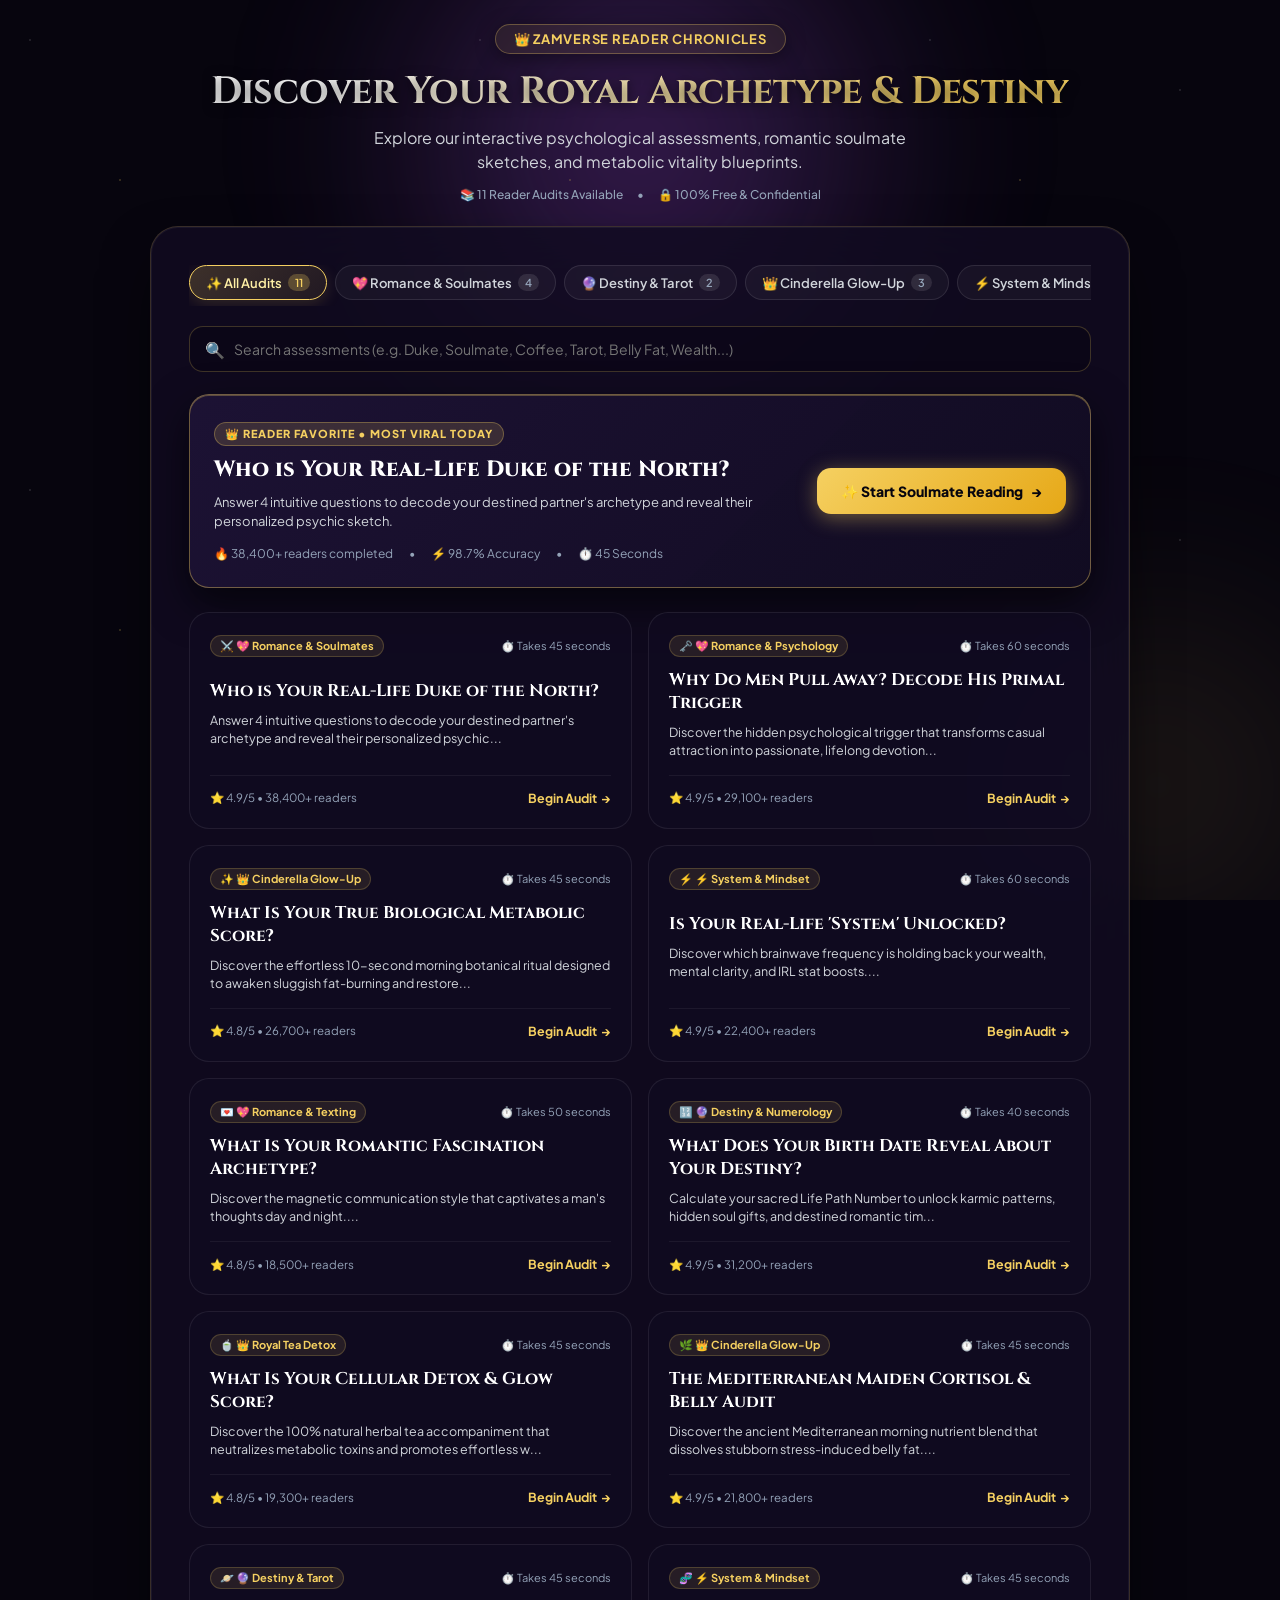
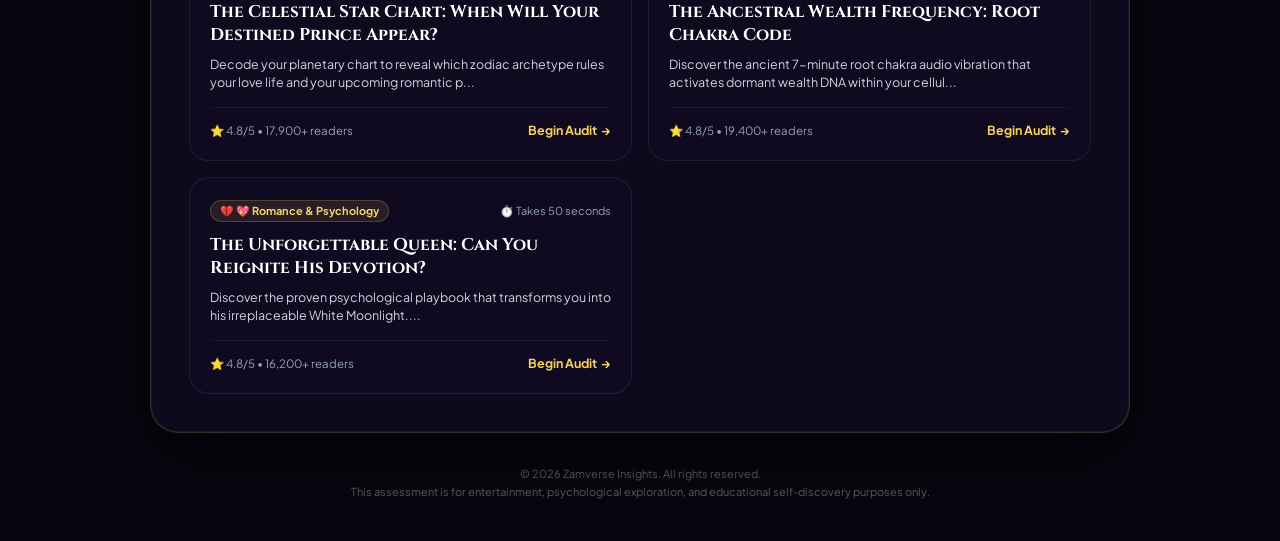
==== commit 8a70a188: "feat: upgrade portal homepage with luxury category tabs, search filter, and hero spotlight" ====
--- a/index.html
+++ b/index.html
@@ -30,7 +30,7 @@
     <div class="stars-overlay"></div>
   </div>
 
-  <main class="quiz-container">
+  <main class="quiz-container" id="mainContainer">
 
     <!-- Brand Header -->
     <header class="brand-header" id="brandHeader">
--- a/style.css
+++ b/style.css
@@ -628,22 +628,242 @@
    PORTAL / DIRECTORY VIEW (FOR ROOT HOMEPAGE VISITORS)
    ========================================================================== */
 
+.quiz-container.portal-expanded {
+  max-width: 980px;
+}
+
 .portal-view {
   animation: fadeIn 0.4s ease-out;
 }
 
+/* Category Filter Tabs */
+.portal-tabs-container {
+  margin-bottom: 20px;
+}
+
+.portal-tabs {
+  display: flex;
+  gap: 8px;
+  overflow-x: auto;
+  padding-bottom: 6px;
+  scrollbar-width: none; /* Firefox */
+  -ms-overflow-style: none; /* IE 10+ */
+}
+
+.portal-tabs::-webkit-scrollbar {
+  display: none; /* Chrome/Safari */
+}
+
+.portal-tab-pill {
+  padding: 8px 16px;
+  background: rgba(255, 255, 255, 0.04);
+  border: 1px solid rgba(255, 255, 255, 0.1);
+  border-radius: 24px;
+  color: var(--text-secondary);
+  font-family: var(--font-body);
+  font-size: 13px;
+  font-weight: 600;
+  cursor: pointer;
+  white-space: nowrap;
+  display: flex;
+  align-items: center;
+  gap: 6px;
+  transition: var(--transition-smooth);
+}
+
+.portal-tab-pill:hover {
+  border-color: var(--accent-gold);
+  color: #fff;
+  background: rgba(245, 208, 97, 0.06);
+}
+
+.portal-tab-pill.active {
+  background: linear-gradient(135deg, rgba(245, 208, 97, 0.2) 0%, rgba(245, 208, 97, 0.08) 100%);
+  border-color: var(--accent-gold);
+  color: var(--accent-gold-light);
+  box-shadow: 0 4px 16px rgba(245, 208, 97, 0.15);
+}
+
+.tab-count {
+  font-size: 11px;
+  background: rgba(255, 255, 255, 0.1);
+  padding: 2px 7px;
+  border-radius: 12px;
+  color: var(--text-muted);
+}
+
+.portal-tab-pill.active .tab-count {
+  background: rgba(245, 208, 97, 0.25);
+  color: var(--accent-gold);
+}
+
+/* Search Bar */
+.portal-search-wrapper {
+  position: relative;
+  margin-bottom: 22px;
+}
+
+.portal-search-input {
+  width: 100%;
+  padding: 13px 44px 13px 44px;
+  background: rgba(10, 7, 22, 0.7);
+  border: 1px solid rgba(245, 208, 97, 0.22);
+  border-radius: var(--radius-md);
+  color: #ffffff;
+  font-family: var(--font-body);
+  font-size: 14px;
+  outline: none;
+  transition: var(--transition-smooth);
+}
+
+.portal-search-input:focus {
+  border-color: var(--accent-gold);
+  box-shadow: 0 0 20px var(--accent-gold-glow);
+  background: rgba(18, 12, 34, 0.95);
+}
+
+.search-icon-left {
+  position: absolute;
+  left: 16px;
+  top: 50%;
+  transform: translateY(-50%);
+  font-size: 16px;
+  color: var(--text-muted);
+  pointer-events: none;
+}
+
+.search-clear-btn {
+  position: absolute;
+  right: 14px;
+  top: 50%;
+  transform: translateY(-50%);
+  background: none;
+  border: none;
+  color: var(--text-muted);
+  cursor: pointer;
+  font-size: 14px;
+  display: none;
+  padding: 4px;
+}
+
+.search-clear-btn:hover {
+  color: #fff;
+}
+
+/* Featured Hero Card (Spotlight) */
+.portal-hero-banner {
+  background: linear-gradient(135deg, rgba(30, 20, 55, 0.9) 0%, rgba(18, 12, 34, 0.95) 100%);
+  border: 1px solid rgba(245, 208, 97, 0.4);
+  border-radius: var(--radius-lg);
+  padding: 26px 24px;
+  margin-bottom: 24px;
+  position: relative;
+  overflow: hidden;
+  box-shadow: 0 16px 40px rgba(0, 0, 0, 0.6), inset 0 1px 0 rgba(245, 208, 97, 0.3);
+  display: grid;
+  grid-template-columns: 1fr auto;
+  gap: 20px;
+  align-items: center;
+  cursor: pointer;
+  transition: var(--transition-smooth);
+}
+
+.portal-hero-banner:hover {
+  transform: translateY(-3px);
+  border-color: var(--accent-gold);
+  box-shadow: 0 20px 50px rgba(245, 208, 97, 0.25);
+}
+
+.hero-content {
+  z-index: 1;
+}
+
+.hero-crown-badge {
+  display: inline-flex;
+  align-items: center;
+  gap: 6px;
+  font-size: 11px;
+  font-weight: 800;
+  text-transform: uppercase;
+  letter-spacing: 1px;
+  color: var(--accent-gold);
+  background: rgba(245, 208, 97, 0.15);
+  border: 1px solid rgba(245, 208, 97, 0.3);
+  padding: 4px 10px;
+  border-radius: 20px;
+  margin-bottom: 10px;
+}
+
+.hero-title {
+  font-family: var(--font-royal);
+  font-size: 22px;
+  font-weight: 800;
+  color: #ffffff;
+  line-height: 1.3;
+  margin-bottom: 8px;
+}
+
+.hero-sub {
+  font-size: 13px;
+  color: var(--text-secondary);
+  line-height: 1.5;
+  margin-bottom: 14px;
+  max-width: 600px;
+}
+
+.hero-meta {
+  display: flex;
+  align-items: center;
+  gap: 16px;
+  font-size: 12px;
+  color: var(--text-muted);
+}
+
+.hero-meta span {
+  display: flex;
+  align-items: center;
+  gap: 4px;
+}
+
+.hero-cta-btn {
+  padding: 14px 24px;
+  background: linear-gradient(135deg, #f5d061 0%, #e6a817 100%);
+  color: #07050e;
+  border-radius: var(--radius-md);
+  font-family: var(--font-body);
+  font-size: 14px;
+  font-weight: 800;
+  display: flex;
+  align-items: center;
+  gap: 8px;
+  white-space: nowrap;
+  box-shadow: 0 4px 20px rgba(245, 208, 97, 0.4);
+  transition: var(--transition-smooth);
+}
+
+.portal-hero-banner:hover .hero-cta-btn {
+  transform: scale(1.04);
+  box-shadow: 0 8px 30px rgba(245, 208, 97, 0.6);
+}
+
+/* Grid Layout */
 .portal-grid {
   display: grid;
   grid-template-columns: repeat(2, 1fr);
-  gap: 14px;
-  margin-top: 8px;
+  gap: 16px;
+}
+
+@media (min-width: 860px) {
+  .portal-grid {
+    grid-template-columns: repeat(2, 1fr);
+  }
 }
 
 .portal-card {
-  background: rgba(255, 255, 255, 0.03);
-  border: 1px solid rgba(255, 255, 255, 0.1);
+  background: rgba(18, 12, 34, 0.65);
+  border: 1px solid rgba(255, 255, 255, 0.08);
   border-radius: var(--radius-lg);
-  padding: 22px 18px;
+  padding: 22px 20px;
   cursor: pointer;
   transition: var(--transition-smooth);
   display: flex;
@@ -651,32 +871,67 @@
   justify-content: space-between;
   text-decoration: none;
   color: inherit;
+  position: relative;
+  overflow: hidden;
+}
+
+.portal-card::before {
+  content: '';
+  position: absolute;
+  top: 0;
+  left: 0;
+  width: 100%;
+  height: 3px;
+  background: transparent;
+  transition: var(--transition-smooth);
 }
 
 .portal-card:hover {
-  background: rgba(245, 208, 97, 0.06);
+  background: rgba(24, 16, 44, 0.9);
   border-color: var(--card-hover-border);
   transform: translateY(-4px);
-  box-shadow: 0 12px 30px rgba(0, 0, 0, 0.5);
-}
-
-.portal-card-icon {
-  font-size: 32px;
+  box-shadow: 0 16px 36px rgba(0, 0, 0, 0.55), 0 0 20px rgba(245, 208, 97, 0.1);
+}
+
+.portal-card:hover::before {
+  background: linear-gradient(90deg, var(--accent-purple) 0%, var(--accent-gold) 100%);
+}
+
+.portal-card-top {
+  display: flex;
+  justify-content: space-between;
+  align-items: center;
   margin-bottom: 12px;
 }
 
-.portal-card-tag {
-  font-size: 10px;
-  font-weight: 700;
-  color: var(--accent-gold);
-  text-transform: uppercase;
-  letter-spacing: 0.5px;
-  margin-bottom: 6px;
+.portal-card-badge {
+  font-size: 11px;
+  font-weight: 700;
+  color: var(--accent-gold);
+  background: rgba(245, 208, 97, 0.1);
+  border: 1px solid rgba(245, 208, 97, 0.2);
+  padding: 3px 9px;
+  border-radius: 12px;
+  display: flex;
+  align-items: center;
+  gap: 5px;
+}
+
+.portal-card-time {
+  font-size: 11px;
+  color: var(--text-muted);
+  display: flex;
+  align-items: center;
+  gap: 4px;
+}
+
+.portal-card-main {
+  margin-bottom: 16px;
 }
 
 .portal-card-title {
   font-family: var(--font-royal);
-  font-size: 16px;
+  font-size: 17px;
   font-weight: 700;
   line-height: 1.35;
   color: #fff;
@@ -684,24 +939,87 @@
 }
 
 .portal-card-sub {
-  font-size: 12px;
-  color: var(--text-muted);
-  line-height: 1.4;
-  margin-bottom: 14px;
+  font-size: 12.5px;
+  color: var(--text-secondary);
+  line-height: 1.45;
+}
+
+.portal-card-footer {
+  display: flex;
+  justify-content: space-between;
+  align-items: center;
+  padding-top: 14px;
+  border-top: 1px solid rgba(255, 255, 255, 0.06);
+}
+
+.portal-card-rating {
+  font-size: 11.5px;
+  color: var(--text-muted);
+  display: flex;
+  align-items: center;
+  gap: 4px;
 }
 
 .portal-card-cta {
-  font-size: 12px;
+  font-size: 12.5px;
   font-weight: 700;
   color: var(--accent-gold);
   display: flex;
   align-items: center;
   gap: 4px;
+  transition: var(--transition-smooth);
+}
+
+.portal-card:hover .portal-card-cta {
+  color: var(--accent-gold-light);
+  transform: translateX(3px);
+}
+
+/* Empty State */
+.portal-empty {
+  text-align: center;
+  padding: 40px 20px;
+  color: var(--text-muted);
+  grid-column: 1 / -1;
+}
+
+.portal-empty-icon {
+  font-size: 40px;
+  margin-bottom: 12px;
+}
+
+/* Back Nav Bar when Quiz is Active */
+.back-nav-bar {
+  display: flex;
+  align-items: center;
+  justify-content: space-between;
+  margin-bottom: 18px;
+  padding: 8px 14px;
+  background: rgba(255, 255, 255, 0.03);
+  border: 1px solid rgba(255, 255, 255, 0.08);
+  border-radius: var(--radius-sm);
+}
+
+.back-portal-link {
+  color: var(--accent-gold);
+  text-decoration: none;
+  font-size: 12.5px;
+  font-weight: 700;
+  display: flex;
+  align-items: center;
+  gap: 6px;
+  cursor: pointer;
+  transition: var(--transition-smooth);
+}
+
+.back-portal-link:hover {
+  color: var(--accent-gold-light);
+  transform: translateX(-3px);
 }
 
 /* Legal Footer */
 .legal-footer {
-  margin-top: 28px;
+  margin-top: 32px;
   font-size: 11px;
   color: rgba(255, 255, 255, 0.35);
   text-align: center;
@@ -715,9 +1033,22 @@
 }
 
 /* Mobile Adjustments */
+@media (max-width: 768px) {
+  .portal-hero-banner {
+    grid-template-columns: 1fr;
+    gap: 16px;
+  }
+  .hero-cta-btn {
+    width: 100%;
+    justify-content: center;
+  }
+}
+
 @media (max-width: 540px) {
-  body { padding: 16px 12px; }
-  .quiz-card { padding: 22px 18px; }
+  body { padding: 14px 10px; }
+  .quiz-card { padding: 20px 14px; }
+  .portal-grid { grid-template-columns: 1fr; gap: 12px; }
   .trait-grid { grid-template-columns: 1fr; gap: 8px; }
-  .portal-grid { grid-template-columns: 1fr; gap: 12px; }
-}
+  .hero-title { font-size: 18px; }
+  .portal-card-title { font-size: 16px; }
+}
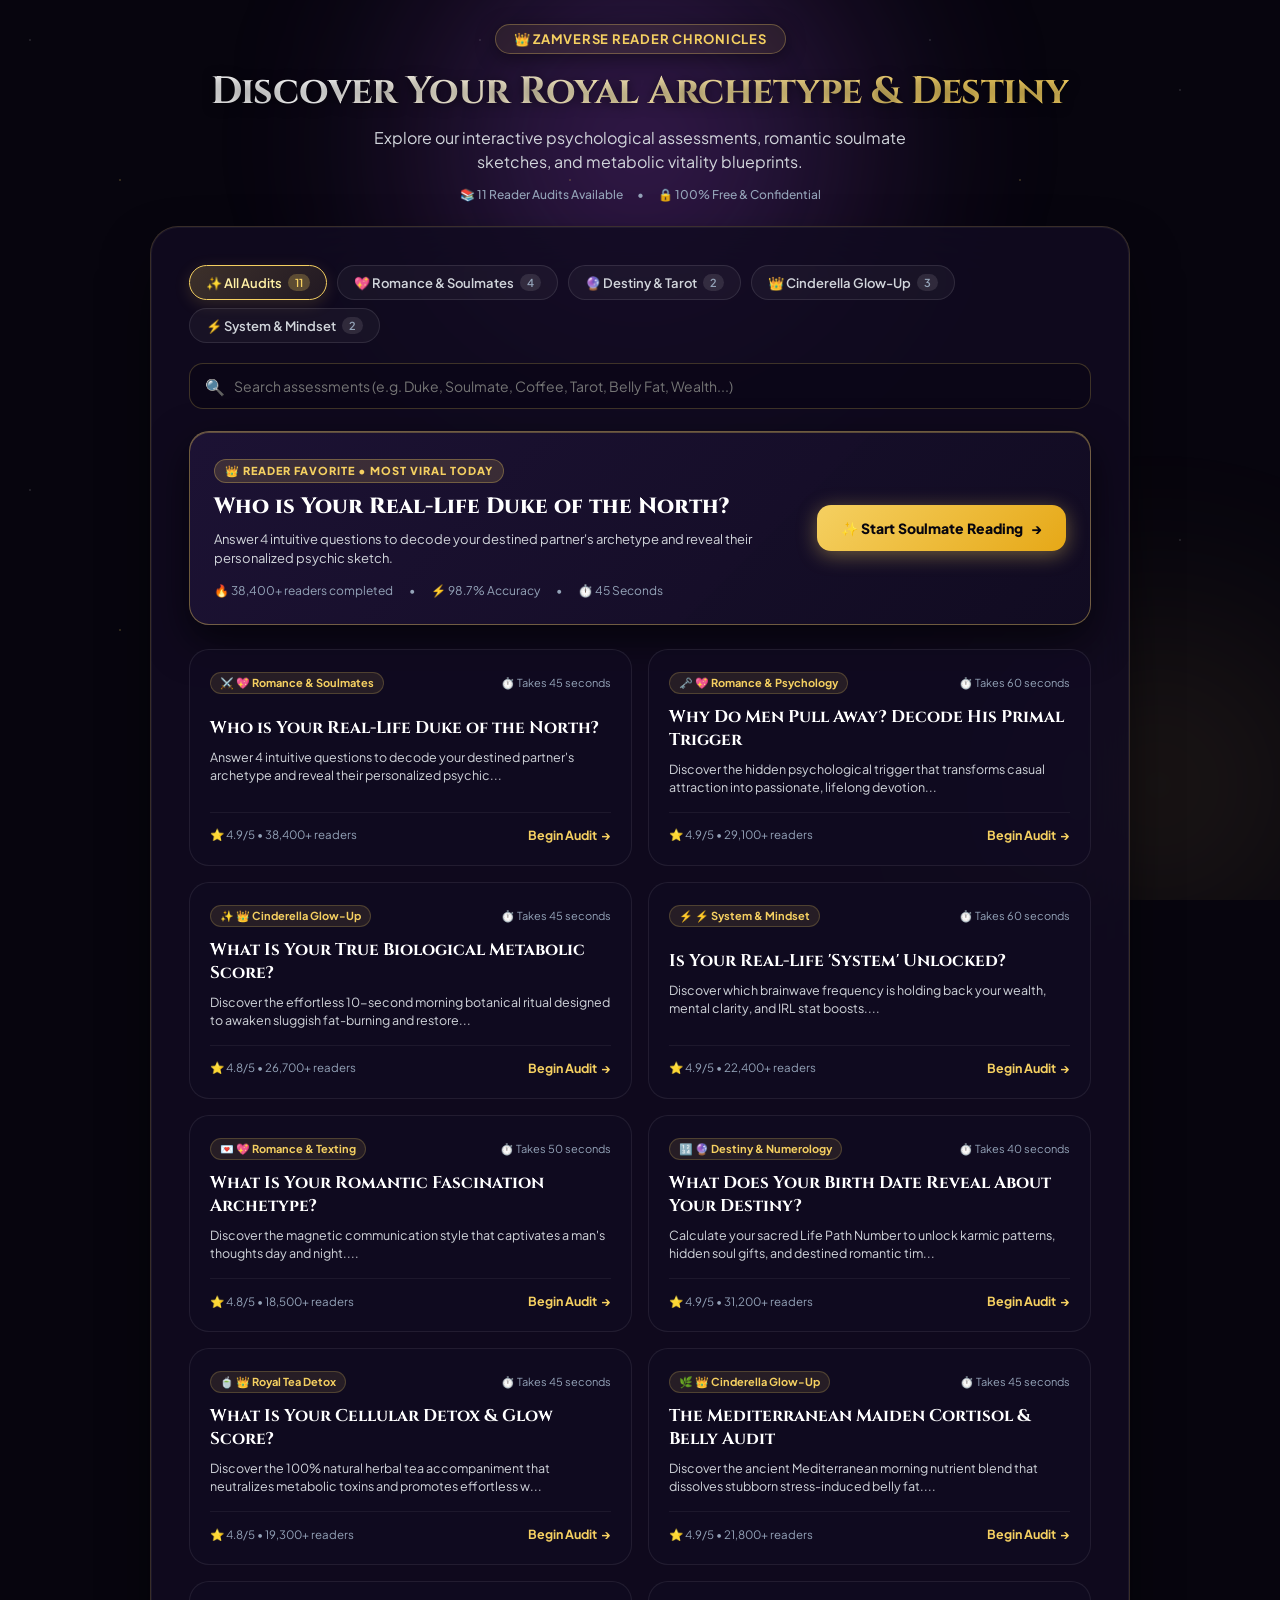
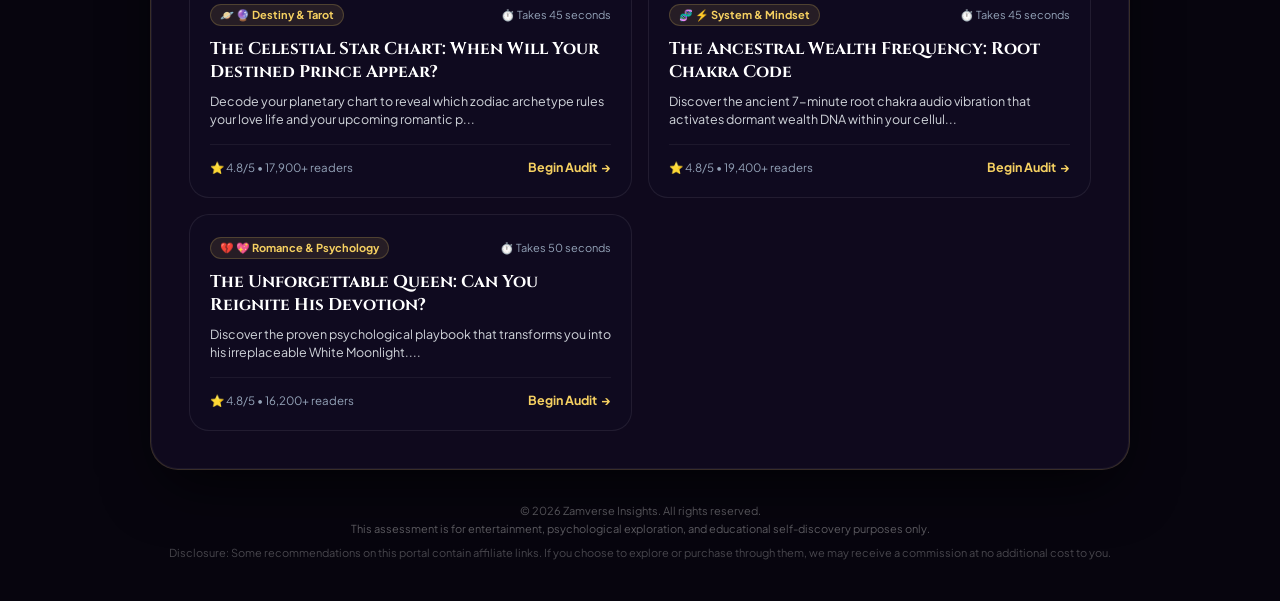
==== commit 201f361e: "legal: add FTC affiliate disclosure to site footer" ====
--- a/index.html
+++ b/index.html
@@ -73,6 +73,7 @@
     <footer class="legal-footer">
       <p>© 2026 Zamverse Insights. All rights reserved.</p>
       <p>This assessment is for entertainment, psychological exploration, and educational self-discovery purposes only.</p>
+      <p style="margin-top: 6px; opacity: 0.75;">Disclosure: Some recommendations on this portal contain affiliate links. If you choose to explore or purchase through them, we may receive a commission at no additional cost to you.</p>
     </footer>
 
   </main>
--- a/style.css
+++ b/style.css
@@ -643,15 +643,9 @@
 
 .portal-tabs {
   display: flex;
-  gap: 8px;
-  overflow-x: auto;
-  padding-bottom: 6px;
-  scrollbar-width: none; /* Firefox */
-  -ms-overflow-style: none; /* IE 10+ */
-}
-
-.portal-tabs::-webkit-scrollbar {
-  display: none; /* Chrome/Safari */
+  flex-wrap: wrap;
+  gap: 8px 10px;
+  align-items: center;
 }
 
 .portal-tab-pill {
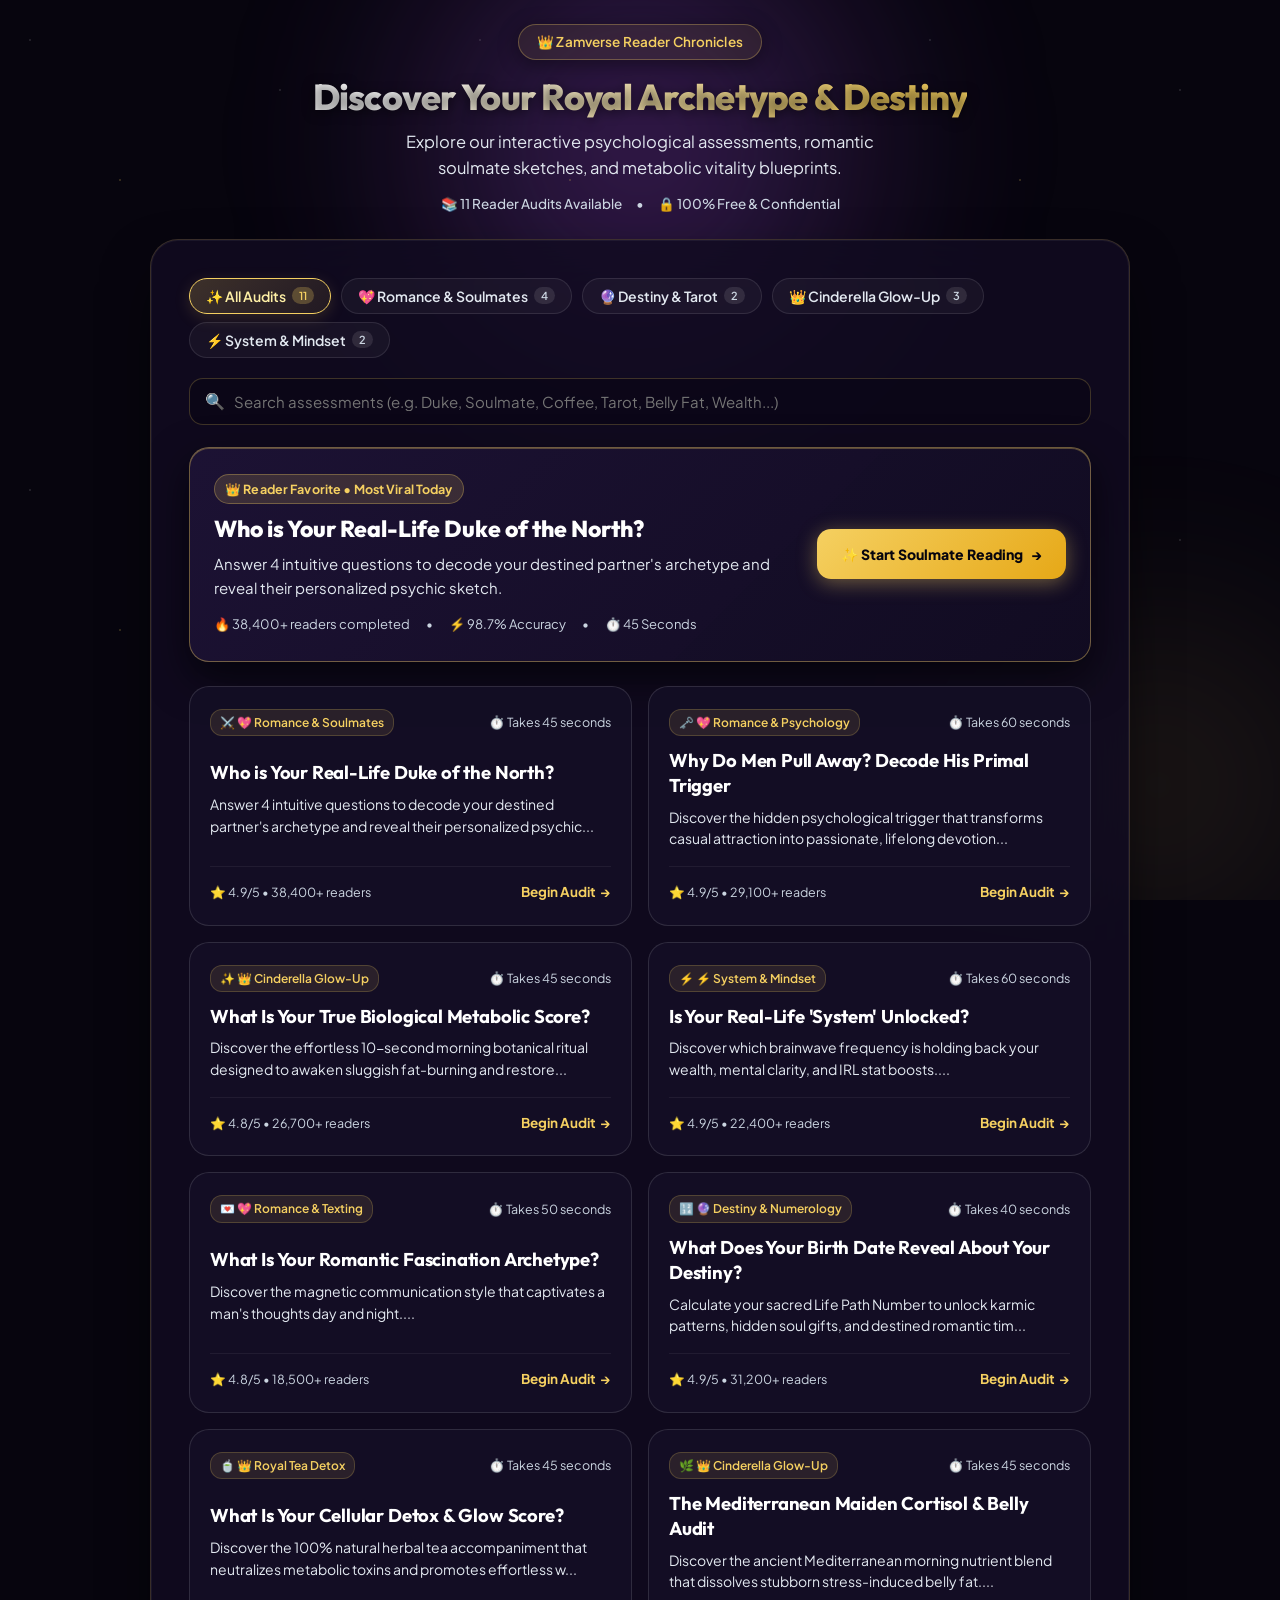
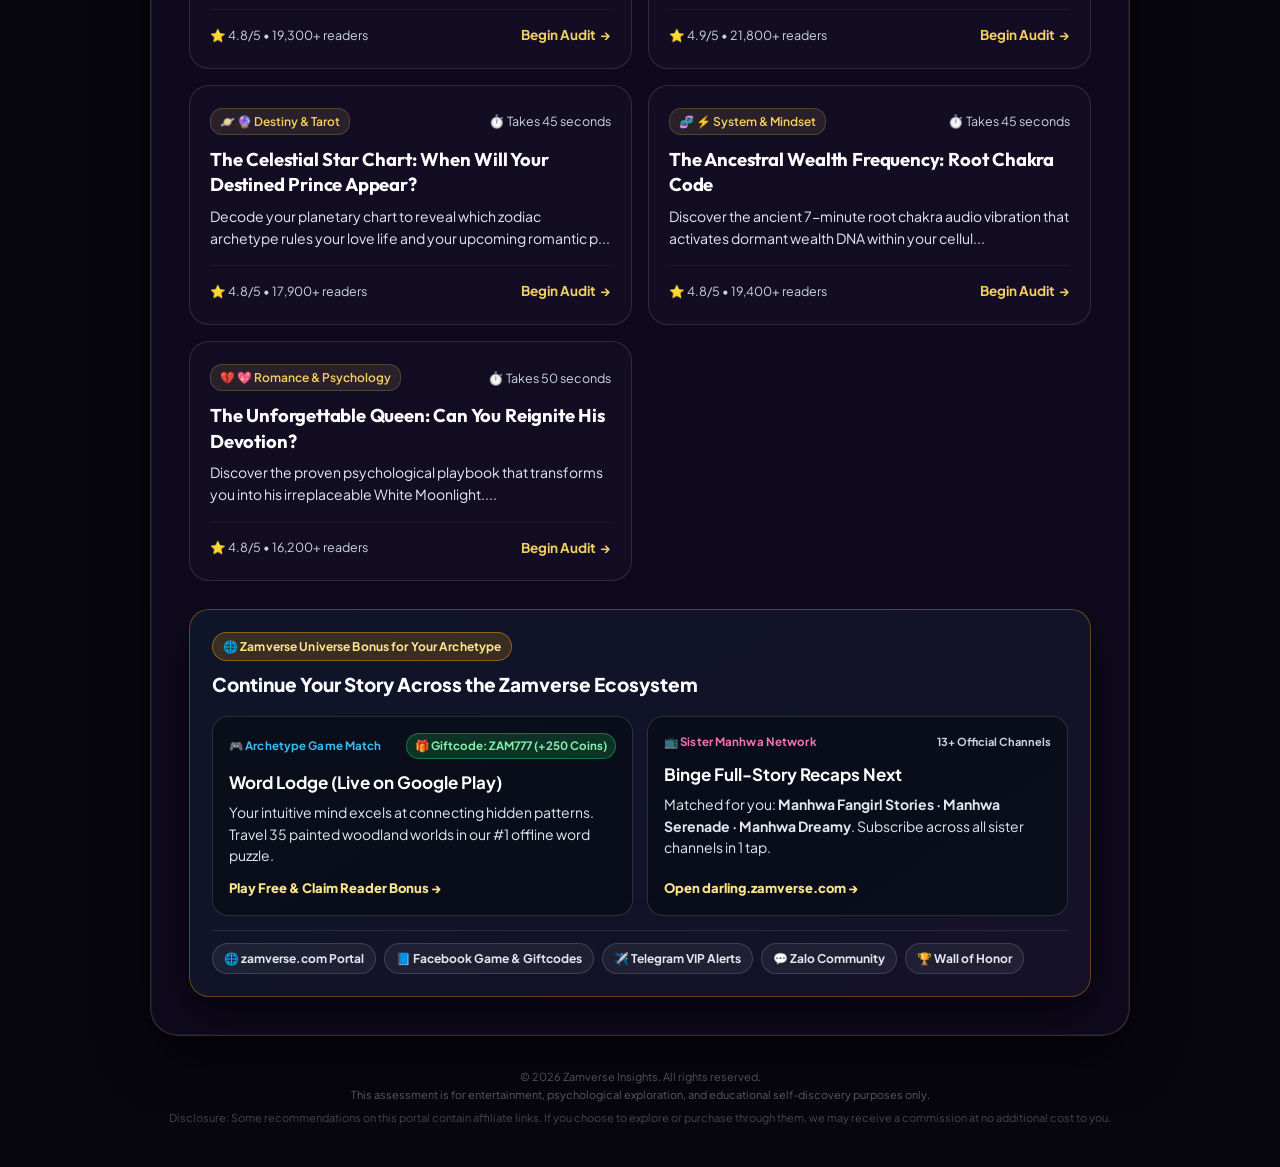
==== commit 846ace1a: "style(typography): replace all-caps Cinzel font with clean Outfit + Plus Jakarta Sans, remove upperc" ====
--- a/index.html
+++ b/index.html
@@ -15,7 +15,7 @@
   <!-- Google Fonts -->
   <link rel="preconnect" href="https://fonts.googleapis.com">
   <link rel="preconnect" href="https://fonts.gstatic.com" crossorigin>
-  <link href="https://fonts.googleapis.com/css2?family=Cinzel:wght@600;700;800&family=Plus+Jakarta+Sans:wght@400;500;600;700;800&display=swap" rel="stylesheet">
+  <link href="https://fonts.googleapis.com/css2?family=Outfit:wght@500;600;700;800&family=Plus+Jakarta+Sans:wght@400;500;600;700;800&display=swap" rel="stylesheet">
 
   <!-- Stylesheet -->
   <link rel="stylesheet" href="/style.css">
--- a/style.css
+++ b/style.css
@@ -18,10 +18,10 @@
   --accent-emerald: #10b981;
 
   --text-primary: #ffffff;
-  --text-secondary: #d1d5db;
-  --text-muted: #94a3b8;
-
-  --font-royal: 'Cinzel', serif;
+  --text-secondary: #e2e8f0;
+  --text-muted: #cbd5e1;
+
+  --font-royal: 'Outfit', 'Plus Jakarta Sans', -apple-system, BlinkMacSystemFont, 'Segoe UI', Roboto, sans-serif;
   --font-body: 'Plus Jakarta Sans', -apple-system, BlinkMacSystemFont, sans-serif;
   --radius-xl: 28px;
   --radius-lg: 20px;
@@ -132,8 +132,7 @@
   font-size: 13px;
   font-weight: 700;
   color: var(--accent-gold);
-  letter-spacing: 0.75px;
-  text-transform: uppercase;
+  letter-spacing: 0.01em;
   margin-bottom: 14px;
   box-shadow: 0 4px 20px rgba(0, 0, 0, 0.4);
 }
@@ -201,8 +200,7 @@
   font-size: 12px;
   font-weight: 700;
   color: var(--accent-gold);
-  text-transform: uppercase;
-  letter-spacing: 0.5px;
+  letter-spacing: 0.01em;
   margin-bottom: 8px;
 }
 
@@ -411,7 +409,7 @@
   font-family: var(--font-royal);
   font-size: 12px;
   font-weight: 700;
-  letter-spacing: 1px;
+  letter-spacing: 0.01em;
   color: var(--accent-gold);
 }
 
@@ -423,8 +421,7 @@
   font-weight: 700;
   padding: 4px 12px;
   border-radius: 999px;
-  letter-spacing: 0.5px;
-  text-transform: uppercase;
+  letter-spacing: 0.01em;
 }
 
 .tarot-card-title {
@@ -461,8 +458,7 @@
   font-size: 11px;
   font-weight: 700;
   color: var(--accent-gold);
-  text-transform: uppercase;
-  letter-spacing: 1px;
+  letter-spacing: 0.01em;
   margin-bottom: 8px;
 }
 
@@ -491,7 +487,6 @@
 .trait-label {
   font-size: 11px;
   color: var(--text-muted);
-  text-transform: uppercase;
   margin-bottom: 4px;
 }
 
@@ -535,7 +530,7 @@
   font-family: var(--font-royal);
   font-size: clamp(16px, 3.2vw, 18px);
   font-weight: 800;
-  letter-spacing: 0.5px;
+  letter-spacing: 0.01em;
   cursor: pointer;
   box-shadow: 0 12px 35px -5px rgba(245, 208, 97, 0.55),
               0 0 0 1px rgba(255, 255, 255, 0.4) inset;
@@ -591,8 +586,7 @@
 .testimonials-title {
   font-size: 11px;
   color: var(--text-muted);
-  text-transform: uppercase;
-  letter-spacing: 1px;
+  letter-spacing: 0.01em;
   text-align: center;
   margin-bottom: 14px;
 }
@@ -778,8 +772,7 @@
   gap: 6px;
   font-size: 11px;
   font-weight: 800;
-  text-transform: uppercase;
-  letter-spacing: 1px;
+  letter-spacing: 0.01em;
   color: var(--accent-gold);
   background: rgba(245, 208, 97, 0.15);
   border: 1px solid rgba(245, 208, 97, 0.3);
@@ -1046,3 +1039,328 @@
   .hero-title { font-size: 18px; }
   .portal-card-title { font-size: 16px; }
 }
+
+
+/* ==========================================================================
+   ZAMVERSE ECOSYSTEM FLYWHEEL DOCK (CROSS-POLLINATION)
+   ========================================================================== */
+.eco-flywheel-box {
+  margin-top: 28px;
+  padding: 22px;
+  border-radius: 20px;
+  background: linear-gradient(145deg, rgba(15, 23, 42, 0.92) 0%, rgba(23, 18, 42, 0.94) 100%);
+  border: 1px solid rgba(245, 158, 11, 0.35);
+  box-shadow: 0 18px 42px rgba(0, 0, 0, 0.55);
+  text-align: left;
+}
+.eco-flywheel-header {
+  margin-bottom: 16px;
+}
+.eco-pill {
+  display: inline-block;
+  font-size: 11px;
+  font-weight: 800;
+  letter-spacing: 0.01em;
+  padding: 4px 10px;
+  border-radius: 999px;
+  background: rgba(245, 158, 11, 0.18);
+  color: #fde68a;
+  border: 1px solid rgba(245, 158, 11, 0.45);
+  margin-bottom: 8px;
+}
+.eco-title {
+  margin: 0;
+  font-size: 19px;
+  font-weight: 800;
+  color: #ffffff;
+}
+.eco-grid {
+  display: grid;
+  grid-template-columns: repeat(auto-fit, minmax(250px, 1fr));
+  gap: 14px;
+  margin-bottom: 14px;
+}
+.eco-card {
+  display: flex;
+  flex-direction: column;
+  justify-content: space-between;
+  padding: 16px;
+  border-radius: 16px;
+  background: rgba(9, 13, 24, 0.85);
+  border: 1px solid rgba(255, 255, 255, 0.14);
+  text-decoration: none;
+  color: #f8fafc;
+  transition: transform 0.18s, border-color 0.18s;
+}
+.eco-card:hover {
+  transform: translateY(-3px);
+}
+.eco-card.game:hover {
+  border-color: #38bdf8;
+}
+.eco-card.channel:hover {
+  border-color: #f472b6;
+}
+.eco-card-top {
+  display: flex;
+  align-items: center;
+  justify-content: space-between;
+  gap: 8px;
+  margin-bottom: 10px;
+  flex-wrap: wrap;
+}
+.eco-badge {
+  font-size: 10.5px;
+  font-weight: 800;
+  letter-spacing: 0.01em;
+  color: #38bdf8;
+}
+.eco-card.channel .eco-badge {
+  color: #f472b6;
+}
+.eco-code {
+  font-size: 10.5px;
+  font-weight: 800;
+  padding: 3px 8px;
+  border-radius: 999px;
+  background: rgba(34, 197, 94, 0.2);
+  color: #86efac;
+  border: 1px solid rgba(34, 197, 94, 0.45);
+}
+.eco-sub {
+  font-size: 11px;
+  color: #cbd5e1;
+  font-weight: 700;
+}
+.eco-card h4 {
+  margin: 0 0 6px;
+  font-size: 16.5px;
+  color: #ffffff;
+}
+.eco-card p {
+  margin: 0 0 12px;
+  font-size: 13.5px;
+  color: #cbd5e1;
+  line-height: 1.45;
+  flex: 1;
+}
+.eco-link {
+  font-size: 13px;
+  font-weight: 800;
+  color: #fde68a;
+}
+.eco-social-bar {
+  display: flex;
+  flex-wrap: wrap;
+  gap: 8px;
+  padding-top: 12px;
+  border-top: 1px solid rgba(255, 255, 255, 0.1);
+}
+.eco-social-bar a {
+  font-size: 12px;
+  font-weight: 700;
+  padding: 5px 11px;
+  border-radius: 999px;
+  background: rgba(255, 255, 255, 0.06);
+  border: 1px solid rgba(255, 255, 255, 0.14);
+  color: #e2e8f0;
+  text-decoration: none;
+}
+.eco-social-bar a:hover {
+  border-color: #f59e0b;
+  color: #ffffff;
+}
+
+
+/* ==========================================================================
+   READABILITY & TYPOGRAPHY REFINEMENTS (NATURAL CASE + CRISP CONTRAST)
+   ========================================================================== */
+body {
+  font-family: var(--font-body);
+  font-size: 16px;
+  line-height: 1.6;
+}
+.brand-badge {
+  font-size: 13.5px;
+  font-weight: 600;
+  letter-spacing: 0.01em;
+}
+.brand-title {
+  font-family: var(--font-royal);
+  font-size: clamp(26px, 4.8vw, 36px);
+  font-weight: 800;
+  line-height: 1.25;
+  letter-spacing: -0.02em;
+}
+.brand-subtitle {
+  font-size: clamp(15px, 2.5vw, 16.5px);
+  color: #e2e8f0;
+  line-height: 1.6;
+}
+.brand-meta {
+  font-size: 13.5px;
+  color: #cbd5e1;
+}
+.portal-tab-pill {
+  font-size: 14px;
+  font-weight: 600;
+}
+.portal-search-input {
+  font-size: 15px;
+}
+.hero-crown-badge {
+  font-size: 12.5px;
+  font-weight: 700;
+  letter-spacing: 0.01em;
+}
+.hero-title {
+  font-family: var(--font-royal);
+  font-size: 23px;
+  font-weight: 800;
+  line-height: 1.32;
+}
+.hero-sub {
+  font-size: 15px;
+  color: #e2e8f0;
+  line-height: 1.58;
+}
+.hero-meta {
+  font-size: 13px;
+  color: #cbd5e1;
+}
+.portal-card {
+  background: rgba(20, 15, 38, 0.85);
+  border: 1px solid rgba(255, 255, 255, 0.12);
+}
+.portal-card-badge {
+  font-size: 12px;
+  font-weight: 600;
+}
+.portal-card-time {
+  font-size: 12.5px;
+  color: #cbd5e1;
+}
+.portal-card-title {
+  font-family: var(--font-royal);
+  font-size: 18.5px;
+  font-weight: 700;
+  line-height: 1.38;
+  letter-spacing: -0.01em;
+  color: #ffffff;
+}
+.portal-card-sub {
+  font-size: 14px;
+  color: #e2e8f0;
+  line-height: 1.55;
+}
+.portal-card-rating {
+  font-size: 12.5px;
+  color: #cbd5e1;
+}
+.portal-card-cta {
+  font-size: 13.5px;
+  font-weight: 700;
+}
+.progress-header {
+  font-size: 13px;
+  font-weight: 600;
+}
+.question-text {
+  font-family: var(--font-royal);
+  font-size: clamp(20px, 3.8vw, 24px);
+  font-weight: 700;
+  line-height: 1.42;
+  letter-spacing: -0.01em;
+}
+.option-title {
+  font-size: 15.5px;
+  font-weight: 600;
+  line-height: 1.45;
+}
+.option-sub {
+  font-size: 13.5px;
+  color: #cbd5e1;
+  line-height: 1.45;
+}
+.tarot-number {
+  font-family: var(--font-body);
+  font-size: 13px;
+  font-weight: 700;
+}
+.tarot-match {
+  font-size: 12px;
+  font-weight: 700;
+}
+.tarot-card-title {
+  font-family: var(--font-royal);
+  font-size: clamp(24px, 4.5vw, 30px);
+  font-weight: 800;
+  line-height: 1.3;
+  letter-spacing: -0.01em;
+}
+.tarot-card-subtitle {
+  font-size: 15px;
+  font-style: normal;
+  font-weight: 500;
+}
+.cold-reading-label {
+  font-family: var(--font-body);
+  font-size: 13px;
+  font-weight: 700;
+}
+.cold-reading-text {
+  font-size: 15.5px;
+  color: #f1f5f9;
+  line-height: 1.72;
+}
+.trait-label {
+  font-size: 12px;
+  color: #cbd5e1;
+}
+.trait-value {
+  font-size: 14px;
+}
+.urgency-banner {
+  font-size: 13.5px;
+}
+.cta-button {
+  font-family: var(--font-body);
+  font-size: clamp(16px, 3vw, 18px);
+  font-weight: 800;
+  letter-spacing: 0;
+}
+.cta-subtext {
+  font-size: 13px;
+  color: #cbd5e1;
+}
+.testimonials-title {
+  font-size: 13px;
+  font-weight: 700;
+  color: #cbd5e1;
+}
+.testimonial-quote {
+  font-size: 13.5px;
+  color: #e2e8f0;
+  font-style: normal;
+  line-height: 1.55;
+}
+.testimonial-author {
+  font-size: 12.5px;
+}
+.eco-pill {
+  font-size: 12px;
+  font-weight: 700;
+}
+.eco-badge, .eco-code {
+  font-size: 11.5px;
+  font-weight: 700;
+}
+.eco-card h4 {
+  font-size: 17px;
+  font-weight: 700;
+}
+.eco-card p {
+  font-size: 14px;
+  color: #e2e8f0;
+  line-height: 1.52;
+}
